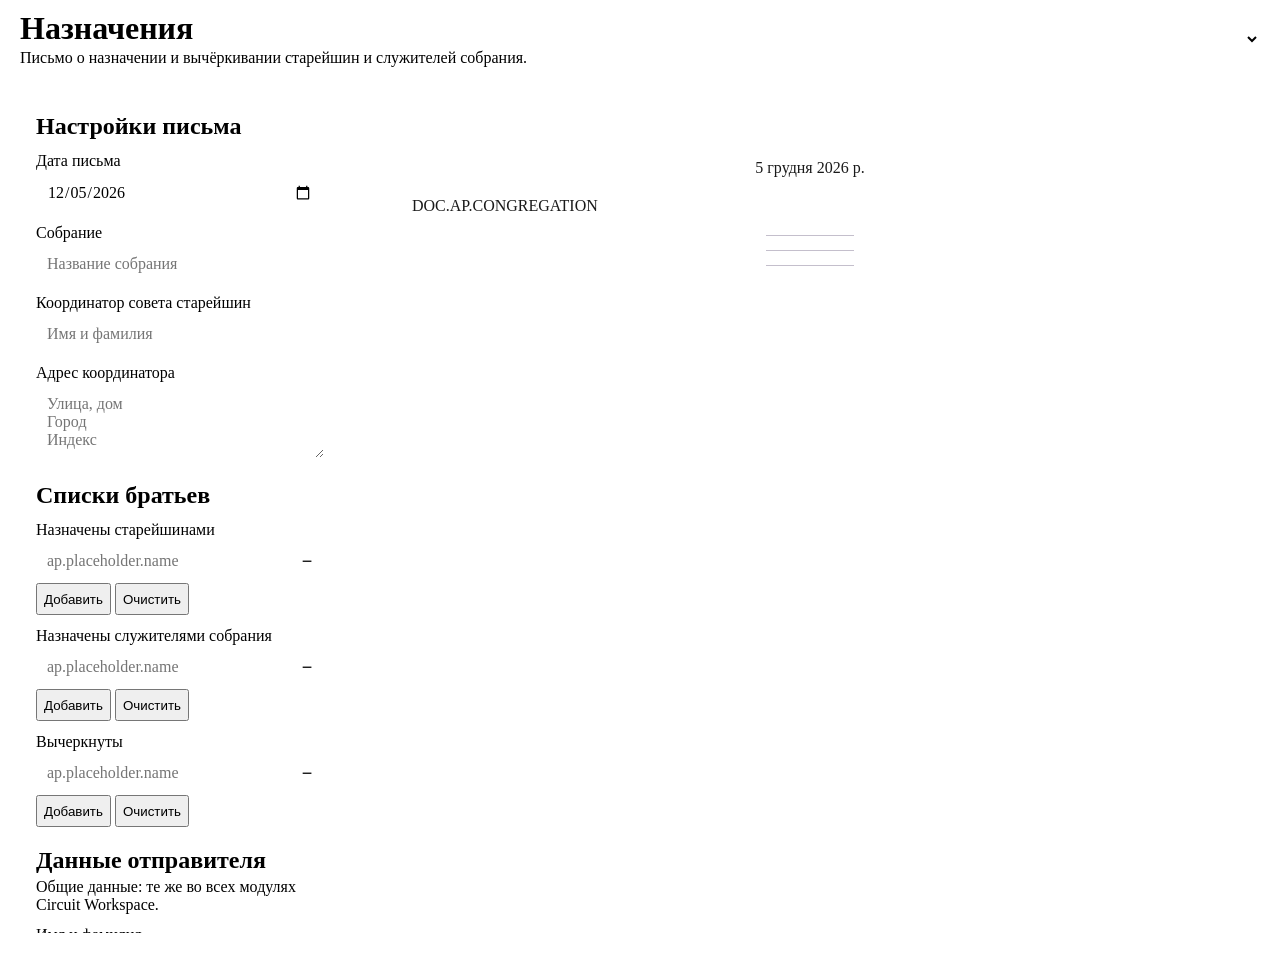
==== appointments/index.html @ 6af971f1 "Add files via upload" ====
<!DOCTYPE html>
<html lang="ru" data-theme="light">
<head>
<meta charset="utf-8">
<title data-i18n="module.appointments.title">Назначения</title>
<meta name="viewport" content="width=device-width, initial-scale=1">
<meta name="theme-color" content="#6a45c9">
<link rel="manifest" href="manifest.json">
<link rel="icon" type="image/png" sizes="32x32" href="icons/favicon-32.png">
<link rel="icon" type="image/png" sizes="192x192" href="icons/icon-192.png">
<link rel="apple-touch-icon" href="icons/icon-192.png">
<link rel="stylesheet" href="../shared/style.css">
<link rel="stylesheet" href="css/styles.css">

<!-- Локализация — строго в <head>: при неруском языке иначе на кадр
     мелькает русская разметка (то же правило, что в хабе и Конгрессах). -->
<script src="../shared/version.js"></script>
<script src="../shared/i18n.js"></script>
<script src="../shared/sender.js"></script>
<script src="../shared/doclang.js"></script>
<script src="../shared/i18n/common.js"></script>
<script src="i18n/dict.js"></script>
</head>
<body>

<header class="topbar">
  <!-- .topbar .topbar-title-row — ведущий слот, в который shared/nav.js
       ставит кнопку возврата в хаб. Имена классов заданы именно так,
       чтобы не задавать window.CW_HOME_SLOT вручную. -->
  <div class="topbar-title-row">
    <div class="topbar-title-block">
      <h1 class="md-title-large" data-i18n="module.appointments.title">Назначения</h1>
      <p class="md-body-small subtitle" data-i18n="module.appointments.desc">Письмо о назначении и вычёркивании старейшин и служителей собрания.</p>
    </div>
  </div>
  <div class="actions">
    <span class="md-label-small module-version" id="moduleVersion"></span>
    <label class="sr-only" for="uiLanguage" data-i18n="hub.language_label">Язык интерфейса</label>
    <select id="uiLanguage" class="lang-select"></select>
  </div>
</header>

<div class="app">

  <aside class="md-card panel" aria-labelledby="panelHeading">
    <h2 class="md-title-medium" id="panelHeading" data-i18n="ap.panel.heading">Настройки письма</h2>

    <div class="field">
      <label class="md-label-medium" for="letterDate" data-i18n="ap.field.date">Дата письма</label>
      <input id="letterDate" type="date">
    </div>

    <div class="field">
      <label class="md-label-medium" for="congName" data-i18n="ap.field.congregation">Собрание</label>
      <input id="congName" type="text" list="congList" data-i18n-placeholder="ap.placeholder.congregation" placeholder="Название собрания">
      <!-- Список подсказок берётся из справочника Конгрессов (только чтение). -->
      <datalist id="congList"></datalist>
    </div>

    <div class="field">
      <label class="md-label-medium" for="coordinator" data-i18n="ap.field.coordinator">Координатор совета старейшин</label>
      <input id="coordinator" type="text" data-i18n-placeholder="ap.placeholder.coordinator" placeholder="Имя и фамилия">
    </div>

    <div class="field">
      <label class="md-label-medium" for="coordinatorAddress" data-i18n="ap.field.coordinator_address">Адрес координатора</label>
      <textarea id="coordinatorAddress" rows="3" data-i18n-placeholder="ap.placeholder.address" placeholder="Улица, дом
Город
Индекс"></textarea>
    </div>

    <h2 class="md-title-medium section-heading" data-i18n="ap.lists.heading">Списки братьев</h2>

    <div class="field">
      <label class="md-label-medium" data-i18n="ap.list.elders">Назначены старейшинами</label>
      <div class="list-editor" id="listElders" data-list="elders"></div>
      <div class="list-actions">
        <button type="button" class="md-btn md-btn-text" data-add="elders" data-i18n="ap.btn.add">Добавить</button>
        <button type="button" class="md-btn md-btn-text" data-clear="elders" data-i18n="ap.btn.clear">Очистить</button>
      </div>
    </div>

    <div class="field">
      <label class="md-label-medium" data-i18n="ap.list.servants">Назначены служителями собрания</label>
      <div class="list-editor" id="listServants" data-list="servants"></div>
      <div class="list-actions">
        <button type="button" class="md-btn md-btn-text" data-add="servants" data-i18n="ap.btn.add">Добавить</button>
        <button type="button" class="md-btn md-btn-text" data-clear="servants" data-i18n="ap.btn.clear">Очистить</button>
      </div>
    </div>

    <div class="field">
      <label class="md-label-medium" data-i18n="ap.list.removed">Вычеркнуты</label>
      <div class="list-editor" id="listRemoved" data-list="removed"></div>
      <div class="list-actions">
        <button type="button" class="md-btn md-btn-text" data-add="removed" data-i18n="ap.btn.add">Добавить</button>
        <button type="button" class="md-btn md-btn-text" data-clear="removed" data-i18n="ap.btn.clear">Очистить</button>
      </div>
    </div>

    <h2 class="md-title-medium section-heading" data-i18n="ap.sender.heading">Данные отправителя</h2>

    <p class="md-body-small hint" data-i18n="ap.sender.shared_hint">Общие данные: те же во всех модулях Circuit Workspace.</p>

    <div id="senderFields">
      <div class="field">
        <label class="md-label-medium" for="senderName" data-i18n="ap.sender.name">Имя и фамилия</label>
        <input id="senderName" type="text">
      </div>
      <div class="field">
        <label class="md-label-medium" for="senderCode" data-i18n="ap.sender.code">Код района</label>
        <input id="senderCode" type="text">
      </div>
      <div class="field">
        <label class="md-label-medium" for="senderAddress" data-i18n="ap.sender.address">Адрес</label>
        <textarea id="senderAddress" rows="2"></textarea>
      </div>
      <div class="field">
        <label class="md-label-medium" for="senderPhone1" data-i18n="ap.sender.phone1">Телефон</label>
        <input id="senderPhone1" type="text">
      </div>
      <div class="field">
        <label class="md-label-medium" for="senderPhone2" data-i18n="ap.sender.phone2">Второй телефон</label>
        <input id="senderPhone2" type="text">
      </div>
      <div class="field">
        <label class="md-label-medium" for="senderEmail" data-i18n="ap.sender.email">Эл. почта</label>
        <input id="senderEmail" type="text">
      </div>
    </div>

    <div class="field doc-lang">
      <label class="md-label-medium" for="docLanguage" data-i18n="ap.doc.language">Язык письма</label>
      <select id="docLanguage"></select>
      <p class="md-body-small hint" data-i18n="ap.doc.language_hint">Язык печатного письма. От языка интерфейса не зависит.</p>
    </div>

    <button type="button" class="md-btn md-btn-filled md-btn-full print-btn" id="printBtn" data-i18n="common.print">Печать</button>
    <p class="md-body-small save-status" id="saveStatus"></p>
  </aside>

  <main class="preview">
    <!-- Язык письма — свойство документа, а не интерфейса: письмо всегда
         украинское, даже когда интерфейс переключён на другой язык.
         См. AGENTS.md → «Локализация». -->
    <article class="letter" id="letter" aria-label="Letter">
      <div class="letter-sender" id="outSender"></div>
      <div class="letter-date" id="outDate"></div>
      <div class="letter-addressee">
        <div data-doc-i18n="doc.ap.to_elders"></div>
        <div id="outCong"></div>
        <div id="outCoordinator"></div>
        <div class="letter-coord-address" id="outCoordinatorAddress"></div>
      </div>
      <div class="letter-subject" data-doc-i18n="doc.ap.subject"></div>
      <div class="letter-greeting" data-doc-i18n="doc.ap.greeting"></div>

      <section class="letter-section">
        <p><span data-doc-i18n="doc.ap.appoint.pre"></span> <b data-doc-i18n="doc.ap.role.elders"></b> <span data-doc-i18n="doc.ap.appoint.post"></span></p>
        <ul class="names" id="outElders"></ul>
      </section>

      <section class="letter-section">
        <p><span data-doc-i18n="doc.ap.appoint.pre"></span> <b data-doc-i18n="doc.ap.role.servants"></b> <span data-doc-i18n="doc.ap.appoint.post"></span></p>
        <ul class="names" id="outServants"></ul>
      </section>

      <section class="letter-section">
        <p><span data-doc-i18n="doc.ap.remove.pre"></span> <b data-doc-i18n="doc.ap.remove.verb"></b> <span data-doc-i18n="doc.ap.remove.post"></span></p>
        <ul class="names" id="outRemoved"></ul>
      </section>

      <p class="letter-closing" data-doc-i18n="doc.ap.closing"></p>

      <div class="letter-signature">
        <div data-doc-i18n="doc.ap.signoff"></div>
        <div id="outSignName"></div>
        <div id="outSignCode"></div>
      </div>
    </article>
  </main>

</div>

<script src="js/app.js"></script>
<script src="../shared/backup.js"></script>
<script src="../shared/nav.js" defer></script>
</body>
</html>
---- appointments/css/styles.css ----
/* Назначения — стили модуля.
   Опираются на токены общего слоя (shared/style.css): собственных цветов
   здесь нет, только раскладка и оформление письма. Синяя палитра исходного
   автономного бланка (#0a66c2) намеренно не перенесена — модуль живёт в
   фирменной палитре хаба. */

body {
  margin: 0;
  background: var(--md-background);
  color: var(--md-on-surface);
  font: 400 14px/20px var(--md-font-family);
}

.sr-only {
  position: absolute; width: 1px; height: 1px;
  padding: 0; margin: -1px; overflow: hidden;
  clip: rect(0 0 0 0); white-space: nowrap; border: 0;
}

/* --- Шапка ---------------------------------------------------------
   Классы .topbar / .topbar-title-row / .topbar-title-block выбраны не
   произвольно: ровно по ним shared/nav.js ищет ведущий слот и ставит
   туда кнопку возврата в хаб. Переименование сломает навигацию. */
.topbar {
  position: sticky; top: 0; z-index: 20;
  display: flex; align-items: center; justify-content: space-between; gap: 12px;
  padding: 10px 20px;
  background: var(--md-surface);
  border-bottom: 1px solid var(--md-outline-variant);
}
.topbar-title-row { display: flex; align-items: center; gap: 12px; min-width: 0; flex: 1 1 auto; }
.topbar-title-block { min-width: 0; }
.topbar h1 { margin: 0; }
.topbar .subtitle { margin: 2px 0 0; color: var(--md-on-surface-variant); }
.topbar .actions { display: flex; align-items: center; gap: 10px; flex: 0 0 auto; }

.module-version { color: var(--md-on-surface-variant); font-variant-numeric: tabular-nums; }

.lang-select {
  height: 32px; padding: 0 10px;
  border: 1px solid var(--md-outline-variant); border-radius: var(--md-radius-full, 999px);
  background: var(--md-surface); color: var(--md-on-surface);
  font: 500 12px/16px var(--md-font-family); cursor: pointer;
}

/* --- Раскладка ----------------------------------------------------- */
.app {
  display: grid;
  grid-template-columns: 320px minmax(0, 1fr);
  gap: 20px;
  align-items: start;
  padding: 20px;
  max-width: 1280px;
  margin: 0 auto;
}
@media (max-width: 900px) { .app { grid-template-columns: 1fr; } .panel { position: static !important; } }

.panel {
  position: sticky; top: 76px;
  max-height: calc(100dvh - 96px);
  overflow: auto;
  padding: 16px;
}
.panel h2 { margin: 0 0 4px; }
.section-heading { margin-top: 20px !important; }

.field { margin: 12px 0; }
.field > label { display: block; color: var(--md-on-surface-variant); margin-bottom: 4px; }
.field input[type="text"], .field input[type="date"], .field textarea {
  width: 100%; box-sizing: border-box;
  padding: 9px 11px;
  border: 1px solid var(--md-outline-variant); border-radius: var(--md-radius-sm);
  background: var(--md-surface-container-lowest); color: var(--md-on-surface);
  font: 400 14px/20px var(--md-font-family);
}
.field textarea { resize: vertical; }
.field input:focus, .field textarea:focus {
  outline: none; border-color: var(--md-primary);
  box-shadow: 0 0 0 3px var(--md-primary-container);
}

.list-editor { display: flex; flex-direction: column; gap: 6px; }
.list-row { display: flex; gap: 6px; }
.list-row input {
  flex: 1 1 auto; min-width: 0; box-sizing: border-box;
  padding: 8px 10px;
  border: 1px solid var(--md-outline-variant); border-radius: var(--md-radius-sm);
  background: var(--md-surface-container-lowest); color: var(--md-on-surface);
  font: 400 14px/20px var(--md-font-family);
}
.list-row input:focus { outline: none; border-color: var(--md-primary); }
.list-row button {
  flex: 0 0 auto; width: 34px; height: 36px;
  border: 1px solid var(--md-outline-variant); border-radius: var(--md-radius-sm);
  background: transparent; color: var(--md-on-surface-variant); cursor: pointer;
  font-size: 18px; line-height: 1;
}
.list-row button:hover { background: var(--md-surface-container); }
.list-actions { display: flex; gap: 4px; margin-top: 4px; }
.list-actions .md-btn { height: 32px; }

.switch-row { display: flex; align-items: center; gap: 8px; margin: 8px 0 4px; cursor: pointer; }
.hint { margin: 0 0 4px; color: var(--md-on-surface-variant); }
#senderFields.locked { opacity: 0.55; pointer-events: none; }

.doc-lang { margin-top: 20px; }
.doc-lang select {
  width: 100%; box-sizing: border-box; height: 38px; padding: 0 10px;
  border: 1px solid var(--md-outline-variant); border-radius: var(--md-radius-sm);
  background: var(--md-surface-container-lowest); color: var(--md-on-surface);
  font: 400 14px/20px var(--md-font-family); cursor: pointer;
}
.doc-lang .hint { margin-top: 6px; }

.print-btn { margin-top: 18px; }
.save-status { margin: 8px 0 0; text-align: center; color: var(--md-on-surface-variant); }

/* --- Письмо ---------------------------------------------------------
   Отдельный масштаб: это документ, а не элемент интерфейса, поэтому
   типографика здесь не следует шкале MD3. */
.preview { min-width: 0; }
.letter {
  display: block;
  max-width: 820px; margin: 0 auto; padding: 44px 52px;
  background: #ffffff; color: #1a1a1a;
  border: 1px solid var(--md-outline-variant); border-radius: var(--md-radius-md);
  font: 400 15px/1.6 var(--md-font-family);
}
.letter-sender { text-align: right; white-space: pre-line; }
.letter-date { margin-top: 18px; text-align: center; font-weight: 500; }
.letter-addressee { margin-top: 20px; text-transform: uppercase; }
.letter-coord-address { text-transform: none; white-space: pre-line; }
.letter-subject { margin-top: 20px; font-weight: 500; }
.letter-greeting { margin-top: 16px; }
.letter-section { margin-top: 14px; }
.letter-section p { margin: 0; }
.letter-closing { margin-top: 18px; }
.letter-signature { margin-top: 30px; }

.names { list-style: none; margin: 6px 0 0; padding: 0; text-align: center; }
.names li { font-weight: 500; }

/* Плейсхолдер пустого раздела.
   Раздел печатается всегда, даже пустой (требование: структура письма не
   должна меняться от наличия данных). Короткая линия по центру показывает,
   что содержимого нет. Намеренно короткая, тонкая и приглушённая — линия
   во всю ширину читалась бы как поле для заполнения от руки. */
.names-empty {
  list-style: none;
  height: 0;
  width: 88px;
  margin: 12px auto;
  border-top: 1px solid #c4bfcc;
}

/* --- Печать ---------------------------------------------------------
   На бумагу уходит только письмо. Плейсхолдеру нужен точный цвет:
   без print-color-adjust браузер осветляет тонкие серые линии до
   невидимости. */
@media print {
  @page { margin: 18mm; }
  body { background: #ffffff; }
  .topbar, .panel, .cw-home-fab, .cw-home-btn { display: none !important; }
  .app { display: block; padding: 0; max-width: none; }
  .letter {
    max-width: none; margin: 0; padding: 0;
    border: none; border-radius: 0;
    font-size: 12pt;
  }
  .letter-section { break-inside: avoid; page-break-inside: avoid; }
  .names-empty {
    border-top-color: #9a9a9a;
    -webkit-print-color-adjust: exact;
    print-color-adjust: exact;
  }
}
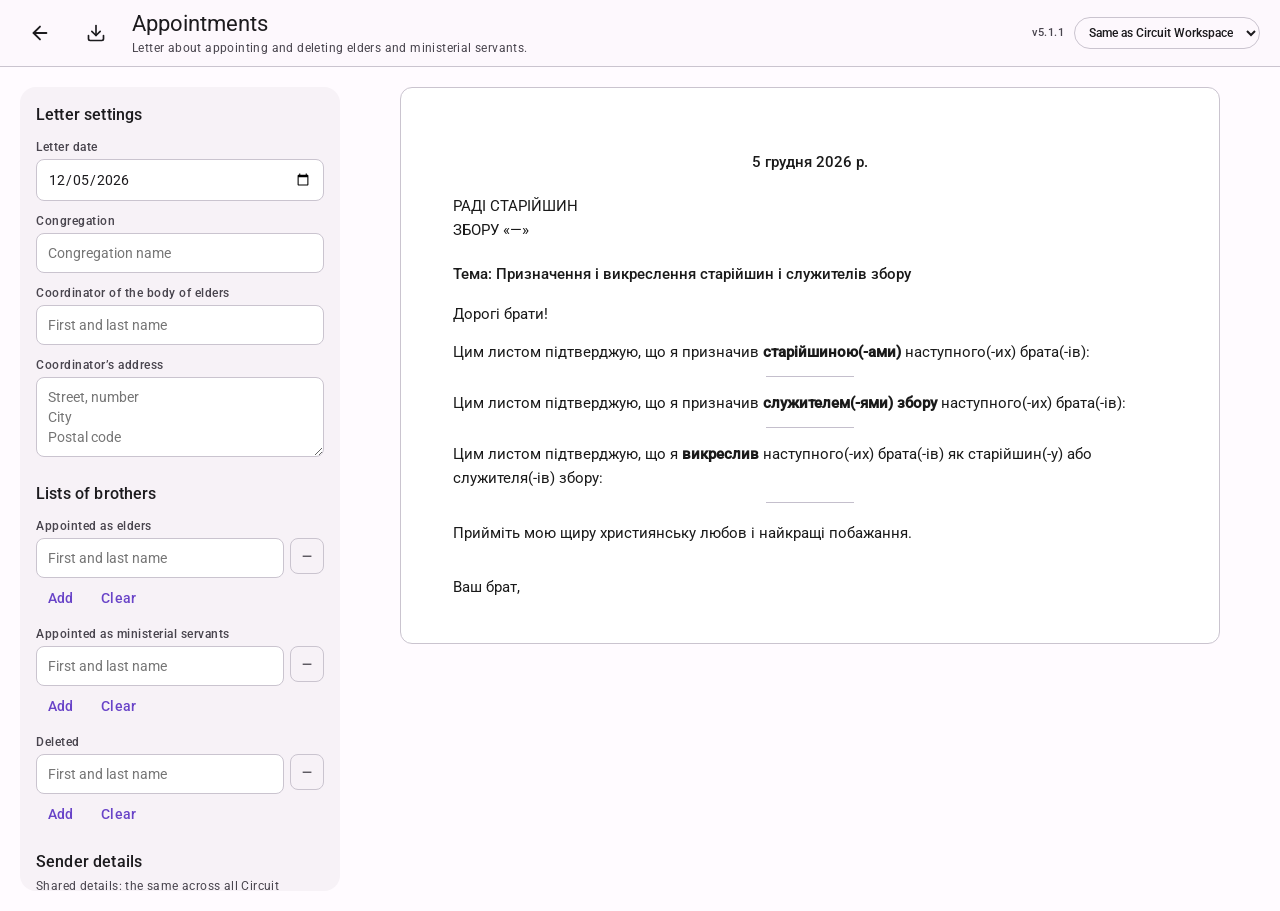
==== commit 3b254781: "Add files via upload" ====
--- a/appointments/index.html
+++ b/appointments/index.html
@@ -20,6 +20,7 @@
 <script src="../shared/doclang.js"></script>
 <script src="../shared/i18n/common.js"></script>
 <script src="i18n/dict.js"></script>
+<script src="../shared/pwa-update.js" data-sw="sw.js" defer></script>
 </head>
 <body>
 
--- a/shared/style.css
+++ b/shared/style.css
@@ -0,0 +1,652 @@
+/* Circuit Workspace — shared design tokens & components
+   Единый слой стилей для хаба и всех модулей.
+   Подключать после собственных стилей модуля, если нужно точечно переопределить.
+
+   ────────────────────────────────────────────────────────────────
+   Структура файла:
+     1. Шрифты (локальные, для офлайн-PWA)
+     2. Фирменные токены --cw-* и компоненты .cw-*  — БЕЗ ИЗМЕНЕНИЙ
+     3. Слой Material Design 3: токены --md-* и компоненты .md-*
+   ────────────────────────────────────────────────────────────────
+   MD3-палитра сгенерирована библиотекой Material Color Utilities
+   от seed-цвета #6a45c9 — центрального цвета градиента логотипа
+   (shared/brand/icon-source.svg, bgGrad 45%). Поверхности намеренно
+   взяты не нейтрально-серые (как даёт алгоритм по умолчанию), а
+   фиолетово-подкрашенные из фирменной палитры — MD3 это допускает
+   через концепцию surface tint, и так сохраняется узнаваемость бренда.
+
+   ВАЖНО: раздел 2 менять нельзя без проверки — от него зависят
+   index.html хаба и index.html всех трёх модулей.
+*/
+
+/* ═══ 1. ШРИФТЫ ═══════════════════════════════════════════════ */
+/* Roboto — латиница + кириллица, начертания 400/500 (шкала MD3).
+   Material Symbols Outlined — сабсет только под используемые иконки.
+   Без внешних CDN: PWA должно работать офлайн. */
+
+@font-face {
+  font-family: 'Roboto';
+  font-style: normal; font-weight: 400; font-display: swap;
+  src: url('./fonts/roboto-latin-400-normal.woff2') format('woff2');
+  unicode-range: U+0000-00FF, U+0131, U+0152-0153, U+02BB-02BC, U+2000-206F;
+}
+@font-face {
+  font-family: 'Roboto';
+  font-style: normal; font-weight: 500; font-display: swap;
+  src: url('./fonts/roboto-latin-500-normal.woff2') format('woff2');
+  unicode-range: U+0000-00FF, U+0131, U+0152-0153, U+02BB-02BC, U+2000-206F;
+}
+@font-face {
+  font-family: 'Roboto';
+  font-style: normal; font-weight: 400; font-display: swap;
+  src: url('./fonts/roboto-cyrillic-400-normal.woff2') format('woff2');
+  unicode-range: U+0400-045F, U+0490-0491, U+04B0-04B1, U+2116;
+}
+@font-face {
+  font-family: 'Roboto';
+  font-style: normal; font-weight: 500; font-display: swap;
+  src: url('./fonts/roboto-cyrillic-500-normal.woff2') format('woff2');
+  unicode-range: U+0400-045F, U+0490-0491, U+04B0-04B1, U+2116;
+}
+/* Иконки в сабсете: home, calendar_month, school, settings, add, close,
+   check, menu, chevron_right, search, event, mail, group, dark_mode,
+   light_mode, delete, edit, description, apps, person, notifications,
+   filter_list, print, more_vert, arrow_back, download, upload.
+   Новую иконку — только через пересборку сабсета. */
+@font-face {
+  font-family: 'Material Symbols Outlined';
+  font-style: normal; font-weight: 400; font-display: block;
+  src: url('./fonts/material-symbols-outlined-subset.woff2') format('woff2');
+}
+
+/* ═══ 2. ФИРМЕННЫЙ СЛОЙ (без изменений) ══════════════════════ */
+
+:root {
+  /* --- Палитра: тёмная плата в тонах логотипа (icon-source.svg) ---
+     Взято напрямую из градиента и акцентов иконки: bgGrad (#3d2470→#6a45c9→#2a3f8f),
+     glow1 (#c9a3ff), боковые пятна (#a24bd6 фиолетовое, #4be0d0 бирюзовое). */
+  --cw-bg:        #140d28;
+  --cw-bg-raised: #1c1338;
+  --cw-surface:   #221947;
+  --cw-surface-2: #2b2058;
+  --cw-line:      #3a2d73;
+  --cw-line-soft: #291f52;
+
+  --cw-text:      #f1eefb;
+  --cw-text-dim:  #c6bce3;
+  --cw-muted:     #8c7fb5;
+
+  --cw-violet:     #8a5cf6;
+  --cw-violet-dim: #6a45c9;
+  --cw-lavender:   #c9a3ff;
+  --cw-indigo:     #2a3f8f;
+  --cw-magenta:    #a24bd6;
+  --cw-teal:      #4be0d0;
+  --cw-teal-dim:  #2fb3a5;
+  --cw-amber:     #e8b34a;
+  --cw-red:       #e2634f;
+
+  --cw-radius-sm: 8px;
+  --cw-radius:    14px;
+  --cw-radius-lg: 20px;
+
+  --cw-shadow: 0 8px 30px rgba(0, 0, 0, 0.35);
+  --cw-shadow-sm: 0 2px 10px rgba(0, 0, 0, 0.25);
+
+  --cw-font-display: "Segoe UI", "Helvetica Neue", system-ui, -apple-system, sans-serif;
+  --cw-font-body: system-ui, -apple-system, "Segoe UI", Roboto, sans-serif;
+  --cw-font-mono: "SFMono-Regular", Consolas, "Liberation Mono", Menlo, monospace;
+}
+
+* { box-sizing: border-box; }
+
+body.cw-root {
+  margin: 0;
+  background: var(--cw-bg);
+  color: var(--cw-text);
+  font-family: var(--cw-font-body);
+  -webkit-font-smoothing: antialiased;
+}
+
+/* --- Фоновая текстура: едва заметная плата --- */
+.cw-board-bg {
+  position: fixed;
+  inset: 0;
+  z-index: 0;
+  pointer-events: none;
+  background-image:
+    linear-gradient(var(--cw-line-soft) 1px, transparent 1px),
+    linear-gradient(90deg, var(--cw-line-soft) 1px, transparent 1px);
+  background-size: 42px 42px;
+  opacity: 0.35;
+  mask-image: radial-gradient(ellipse at 50% 0%, black 0%, transparent 75%);
+}
+
+/* --- Компонент: карточка / плитка модуля --- */
+.cw-card {
+  background: var(--cw-surface);
+  border: 1px solid var(--cw-line);
+  border-radius: var(--cw-radius);
+  box-shadow: var(--cw-shadow-sm);
+  transition: transform 0.18s ease, border-color 0.18s ease, box-shadow 0.18s ease;
+}
+
+.cw-card:hover {
+  transform: translateY(-3px);
+  border-color: var(--cw-violet-dim);
+  box-shadow: var(--cw-shadow);
+}
+
+/* --- Компонент: кнопка --- */
+.cw-btn {
+  display: inline-flex;
+  align-items: center;
+  gap: 8px;
+  padding: 10px 18px;
+  border-radius: var(--cw-radius-sm);
+  border: 1px solid var(--cw-line);
+  background: var(--cw-surface-2);
+  color: var(--cw-text);
+  font-family: var(--cw-font-body);
+  font-size: 14px;
+  font-weight: 600;
+  cursor: pointer;
+  text-decoration: none;
+  transition: background 0.15s ease, border-color 0.15s ease;
+}
+.cw-btn:hover { background: var(--cw-line); border-color: var(--cw-violet-dim); }
+.cw-btn--accent {
+  background: var(--cw-violet);
+  border-color: var(--cw-violet);
+  color: #ffffff;
+}
+.cw-btn--accent:hover { background: var(--cw-violet-dim); border-color: var(--cw-violet-dim); color: #ffffff; }
+
+/* --- Компонент: значок статуса (badge) --- */
+.cw-badge {
+  display: inline-flex;
+  align-items: center;
+  gap: 6px;
+  padding: 3px 10px;
+  border-radius: 999px;
+  font-size: 11px;
+  font-weight: 600;
+  letter-spacing: 0.02em;
+  border: 1px solid var(--cw-line);
+  background: var(--cw-surface-2);
+  color: var(--cw-muted);
+}
+.cw-badge--live { color: #ffffff; background: var(--cw-violet); border-color: var(--cw-violet); }
+.cw-badge--soon { color: var(--cw-amber); background: transparent; border-color: var(--cw-magenta); }
+
+/* --- Кнопка "Назад в хаб" в шапке модуля (shared/nav.js) --------------------
+   Основной вариант: ведущий слот верхней панели, как в Material Design 3.
+   Цвет не задаётся жёстко — наследуется от шапки модуля, поэтому кнопка
+   одинаково читается и на светлом топбаре Конгрессов, и на тёмном
+   сайдбаре Школы пионеров. Подложка при наведении — нейтральный серый
+   с прозрачностью (state layer), он работает на любом фоне. */
+.cw-home-btn {
+  flex: 0 0 auto;
+  align-self: center;
+  display: inline-flex;
+  align-items: center;
+  justify-content: center;
+  width: 40px;
+  height: 40px;
+  margin-right: 4px;
+  padding: 0;
+  border: 0;
+  border-radius: 50%;
+  background: transparent;
+  color: inherit;
+  text-decoration: none;
+  cursor: pointer;
+  -webkit-tap-highlight-color: transparent;
+  transition: background 0.15s ease;
+}
+.cw-home-btn:hover { background: rgba(127, 127, 127, 0.18); }
+.cw-home-btn:active { background: rgba(127, 127, 127, 0.28); }
+.cw-home-btn:focus-visible { outline: 2px solid currentColor; outline-offset: 2px; }
+.cw-home-btn svg { display: block; }
+
+/* Школа пионеров: слот — вертикальная колонка сайдбара, поэтому кнопку
+   нельзя растягивать по ширине и нужен отступ снизу от блока с логотипом. */
+.cw-home-btn--sidebar {
+  align-self: flex-start;
+  margin: 0 0 14px;
+}
+
+/* Сенсорная цель на мобильных — не меньше рекомендованных MD3 48px. */
+@media (max-width: 767px) {
+  .cw-home-btn { width: 44px; height: 44px; }
+}
+
+@media print {
+  .cw-home-btn { display: none !important; }
+}
+
+/* --- Плавающая кнопка "На главную" (shared/nav.js) — запасной вариант -------
+   Используется только если shared/nav.js не нашёл подходящей шапки
+   (например, в новом модуле без топбара). Не удалять. */
+.cw-home-fab {
+  position: fixed;
+  right: 18px;
+  bottom: 18px;
+  z-index: 2000;
+  width: 50px;
+  height: 50px;
+  border-radius: 50%;
+  display: flex;
+  align-items: center;
+  justify-content: center;
+  background: var(--cw-violet, #6a45c9);
+  color: #ffffff;
+  box-shadow: 0 6px 20px rgba(0, 0, 0, 0.35);
+  text-decoration: none;
+  transition: transform 0.15s ease, background 0.15s ease, box-shadow 0.15s ease;
+}
+.cw-home-fab:hover {
+  background: var(--cw-violet-dim, #6a45c9);
+  transform: translateY(-2px);
+  box-shadow: 0 10px 26px rgba(0, 0, 0, 0.4);
+}
+.cw-home-fab:active { transform: translateY(0); }
+.cw-home-fab svg { display: block; }
+
+/* Модули со своей нижней мобильной навигацией (класс на <body>) —
+   поднимаем кнопку выше неё, чтобы не перекрывать. */
+@media (max-width: 767px) {
+  body.cw-has-bottom-nav .cw-home-fab { bottom: 84px; }
+}
+
+@media print {
+  .cw-home-fab { display: none !important; }
+}
+
+/* --- Утилиты --- */
+.cw-muted { color: var(--cw-muted); }
+.cw-mono { font-family: var(--cw-font-mono); }
+.cw-container { max-width: 1080px; margin: 0 auto; padding: 0 24px; }
+
+@media (prefers-reduced-motion: reduce) {
+  .cw-card { transition: none; }
+}
+
+/* ═══ 3. СЛОЙ MATERIAL DESIGN 3 ══════════════════════════════ */
+/* Новый слой. Существующие .cw-* классы он не переопределяет —
+   модули переводятся на .md-* постепенно, по одному. */
+
+:root {
+  --md-font-family: 'Roboto', system-ui, -apple-system, sans-serif;
+
+  /* Акцентные роли (тёмная схема от seed #6a45c9, согласована
+     с фирменной лавандой --cw-lavender #c9a3ff) */
+  --md-primary: #cebdff;
+  --md-on-primary: #390093;
+  --md-primary-container: #5127af;
+  --md-on-primary-container: #e8ddff;
+  --md-inverse-primary: #6944c8;
+
+  --md-secondary: #cbc3dc;
+  --md-on-secondary: #332d41;
+  --md-secondary-container: #494458;
+  --md-on-secondary-container: #e8def8;
+
+  /* Tertiary — фирменная бирюза из логотипа вместо алгоритмического розового */
+  --md-tertiary: #4be0d0;
+  --md-on-tertiary: #00382f;
+  --md-tertiary-container: #2fb3a5;
+  --md-on-tertiary-container: #002019;
+
+  --md-error: #ffb4ab;
+  --md-on-error: #690005;
+  --md-error-container: #93000a;
+  --md-on-error-container: #ffb4ab;
+
+  /* Поверхности — фирменные фиолетовые, разложенные по ролям MD3 */
+  --md-background: var(--cw-bg);
+  --md-on-background: var(--cw-text);
+  --md-surface: var(--cw-bg);
+  --md-on-surface: var(--cw-text);
+  --md-surface-dim: #0f0920;
+  --md-surface-bright: #3a2d73;
+  --md-surface-container-lowest: #0f0920;
+  --md-surface-container-low: var(--cw-bg-raised);
+  --md-surface-container: var(--cw-surface);
+  --md-surface-container-high: var(--cw-surface-2);
+  --md-surface-container-highest: #342765;
+  --md-surface-variant: var(--cw-line-soft);
+  --md-on-surface-variant: var(--cw-text-dim);
+  --md-outline: var(--cw-muted);
+  --md-outline-variant: var(--cw-line);
+  --md-inverse-surface: var(--cw-text);
+  --md-inverse-on-surface: var(--cw-bg);
+  --md-scrim: #000000;
+  --md-shadow: #000000;
+
+  /* Статусная семантика проекта (critical/important/normal —
+     приоритеты из модели данных Клиндария; не роль MD3) */
+  --status-critical: #ffb4ab;
+  --status-critical-bg: #5c1310;
+  --status-important: var(--cw-amber);
+  --status-important-bg: #4a3400;
+  --status-normal: var(--cw-text-dim);
+  --status-normal-bg: var(--cw-surface-2);
+  --status-success: #7ee0b0;
+  --status-success-bg: #10402c;
+
+  /* State layers */
+  --md-state-hover: 0.08;
+  --md-state-focus: 0.12;
+  --md-state-pressed: 0.12;
+
+  /* Shape scale (официальная MD3) */
+  --md-radius-xs: 4px;
+  --md-radius-sm: 8px;
+  --md-radius-md: 12px;
+  --md-radius-lg: 16px;
+  --md-radius-xl: 28px;
+  --md-radius-full: 999px;
+
+  /* Elevation */
+  --md-elevation-1: 0px 1px 2px rgba(0,0,0,0.40), 0px 1px 3px 1px rgba(0,0,0,0.25);
+  --md-elevation-2: 0px 1px 2px rgba(0,0,0,0.40), 0px 2px 6px 2px rgba(0,0,0,0.25);
+  --md-elevation-3: 0px 1px 3px rgba(0,0,0,0.40), 0px 4px 8px 3px rgba(0,0,0,0.25);
+
+  /* Motion */
+  --md-dur-short: 100ms;
+  --md-dur-medium: 200ms;
+  --md-ease-standard: cubic-bezier(0.2, 0, 0, 1);
+}
+
+/* Светлая тема — на случай, если модуль её поддерживает
+   (Клиндарий имеет собственный переключатель data-theme). */
+[data-theme="light"] {
+  --md-primary: #6944c8;
+  --md-on-primary: #ffffff;
+  --md-primary-container: #e8ddff;
+  --md-on-primary-container: #21005d;
+  --md-inverse-primary: #cebdff;
+
+  --md-secondary: #615b71;
+  --md-on-secondary: #ffffff;
+  --md-secondary-container: #e8def8;
+  --md-on-secondary-container: #1d192b;
+
+  --md-tertiary: #2fb3a5;
+  --md-on-tertiary: #ffffff;
+  --md-tertiary-container: #a8f2e6;
+  --md-on-tertiary-container: #00201b;
+
+  --md-error: #ba1a1a;
+  --md-on-error: #ffffff;
+  --md-error-container: #ffdad6;
+  --md-on-error-container: #410002;
+
+  --md-background: #fffbff;
+  --md-on-background: #1c1b1e;
+  --md-surface: #fdf8fd;
+  --md-on-surface: #1c1b1e;
+  --md-surface-dim: #ddd8dd;
+  --md-surface-bright: #fdf8fd;
+  --md-surface-container-lowest: #ffffff;
+  --md-surface-container-low: #f7f2f7;
+  --md-surface-container: #f1ecf1;
+  --md-surface-container-high: #ece7eb;
+  --md-surface-container-highest: #e6e1e6;
+  --md-surface-variant: #e6e0ec;
+  --md-on-surface-variant: #49454e;
+  --md-outline: #7a757f;
+  --md-outline-variant: #cac4cf;
+  --md-inverse-surface: #313033;
+  --md-inverse-on-surface: #f4eff4;
+
+  --status-critical: #ba1a1a;
+  --status-critical-bg: #ffdad6;
+  --status-important: #825500;
+  --status-important-bg: #ffdea6;
+  --status-normal: #49454e;
+  --status-normal-bg: #e6e0ec;
+  --status-success: #206b4b;
+  --status-success-bg: #b7f0d2;
+}
+
+/* --- Типографическая шкала MD3 --- */
+.md-display-large  { font: 400 57px/64px var(--md-font-family); letter-spacing: -0.25px; margin: 0; }
+.md-display-medium { font: 400 45px/52px var(--md-font-family); letter-spacing: 0; margin: 0; }
+.md-display-small  { font: 400 36px/44px var(--md-font-family); letter-spacing: 0; margin: 0; }
+.md-headline-large  { font: 400 32px/40px var(--md-font-family); letter-spacing: 0; margin: 0; }
+.md-headline-medium { font: 400 28px/36px var(--md-font-family); letter-spacing: 0; margin: 0; }
+.md-headline-small  { font: 400 24px/32px var(--md-font-family); letter-spacing: 0; margin: 0; }
+.md-title-large  { font: 400 22px/28px var(--md-font-family); letter-spacing: 0; margin: 0; }
+.md-title-medium { font: 500 16px/24px var(--md-font-family); letter-spacing: 0.15px; margin: 0; }
+.md-title-small  { font: 500 14px/20px var(--md-font-family); letter-spacing: 0.1px; margin: 0; }
+.md-body-large  { font: 400 16px/24px var(--md-font-family); letter-spacing: 0.5px; margin: 0; }
+.md-body-medium { font: 400 14px/20px var(--md-font-family); letter-spacing: 0.25px; margin: 0; }
+.md-body-small  { font: 400 12px/16px var(--md-font-family); letter-spacing: 0.4px; margin: 0; }
+.md-label-large  { font: 500 14px/20px var(--md-font-family); letter-spacing: 0.1px; margin: 0; }
+.md-label-medium { font: 500 12px/16px var(--md-font-family); letter-spacing: 0.5px; margin: 0; }
+.md-label-small  { font: 500 11px/16px var(--md-font-family); letter-spacing: 0.5px; margin: 0; }
+
+/* --- Иконки --- */
+.md-icon {
+  font-family: 'Material Symbols Outlined';
+  font-weight: normal; font-style: normal;
+  font-size: 24px; line-height: 1;
+  letter-spacing: normal; text-transform: none;
+  display: inline-block; white-space: nowrap;
+  word-wrap: normal; direction: ltr;
+  font-feature-settings: 'liga';
+  -webkit-font-smoothing: antialiased;
+  vertical-align: middle;
+}
+.md-icon.md-icon-sm { font-size: 18px; }
+.md-icon.md-icon-lg { font-size: 32px; }
+
+/* --- State layer --- */
+.md-state-layer { position: relative; overflow: hidden; }
+.md-state-layer::after {
+  content: ""; position: absolute; inset: 0;
+  background: currentColor; opacity: 0; pointer-events: none;
+  transition: opacity var(--md-dur-short) var(--md-ease-standard);
+}
+.md-state-layer:hover::after { opacity: var(--md-state-hover); }
+.md-state-layer:focus-visible::after { opacity: var(--md-state-focus); }
+.md-state-layer:active::after { opacity: var(--md-state-pressed); }
+
+/* --- Кнопки (5 типов MD3 + деструктивная) --- */
+.md-btn {
+  height: 40px; padding: 0 24px;
+  border-radius: var(--md-radius-full);
+  border: none;
+  font: 500 14px/20px var(--md-font-family);
+  letter-spacing: 0.1px;
+  cursor: pointer;
+  display: inline-flex; align-items: center; justify-content: center; gap: 8px;
+  color: inherit;
+}
+.md-btn-elevated { background: var(--md-surface-container-low); color: var(--md-primary); box-shadow: var(--md-elevation-1); }
+.md-btn-filled   { background: var(--md-primary); color: var(--md-on-primary); }
+.md-btn-tonal    { background: var(--md-secondary-container); color: var(--md-on-secondary-container); }
+.md-btn-outlined { background: transparent; color: var(--md-primary); border: 1px solid var(--md-outline); }
+.md-btn-text     { background: transparent; color: var(--md-primary); padding: 0 12px; }
+.md-btn-danger   { background: var(--md-error); color: var(--md-on-error); }
+.md-btn-full     { width: 100%; }
+
+.md-icon-btn {
+  width: 40px; height: 40px;
+  border-radius: var(--md-radius-full);
+  border: none; background: transparent;
+  color: var(--md-on-surface-variant);
+  display: inline-flex; align-items: center; justify-content: center;
+  cursor: pointer;
+}
+.md-icon-btn.selected { background: var(--md-secondary-container); color: var(--md-on-secondary-container); }
+
+.md-fab {
+  position: fixed; right: 24px; bottom: 24px;
+  width: 56px; height: 56px;
+  border-radius: var(--md-radius-lg);
+  background: var(--md-primary-container);
+  color: var(--md-on-primary-container);
+  border: none; box-shadow: var(--md-elevation-3);
+  display: flex; align-items: center; justify-content: center;
+  cursor: pointer; z-index: 20;
+}
+.md-fab-extended { width: auto; padding: 0 20px 0 16px; gap: 8px; font: 500 14px/20px var(--md-font-family); letter-spacing: 0.1px; }
+/* Не сталкиваемся с общей кнопкой "На главную" (.cw-home-fab справа снизу) */
+.md-fab { right: 84px; }
+@media (max-width: 767px) {
+  body.cw-has-bottom-nav .md-fab { bottom: 84px; }
+}
+
+/* --- Карточки (уровни через surface-container, не через тень) --- */
+.md-card { background: var(--md-surface-container-low); border-radius: var(--md-radius-lg); padding: 16px; }
+.md-card.md-card-filled   { background: var(--md-surface-container-highest); }
+.md-card.md-card-outlined { background: var(--md-surface); border: 1px solid var(--md-outline-variant); }
+.md-card.md-card-elevated { background: var(--md-surface-container-low); box-shadow: var(--md-elevation-1); }
+
+/* --- Поля ввода: Outlined text field, 56px, floating label --- */
+.md-field { position: relative; height: 56px; }
+.md-field input, .md-field select, .md-field textarea {
+  width: 100%; height: 56px;
+  border-radius: var(--md-radius-xs);
+  border: 1px solid var(--md-outline);
+  background: transparent;
+  color: var(--md-on-surface);
+  padding: 20px 16px 6px;
+  font: 400 16px/24px var(--md-font-family);
+}
+.md-field textarea { height: auto; min-height: 96px; padding-top: 24px; resize: vertical; }
+.md-field label {
+  position: absolute; left: 12px; top: 18px;
+  padding: 0 4px;
+  background: var(--md-surface);
+  color: var(--md-on-surface-variant);
+  font: 400 16px/16px var(--md-font-family);
+  transition: all var(--md-dur-short) var(--md-ease-standard);
+  pointer-events: none;
+}
+.md-field input:focus, .md-field select:focus, .md-field textarea:focus {
+  outline: none; border: 2px solid var(--md-primary);
+}
+/* Floating label — только input/textarea: псевдокласс :placeholder-shown
+   спецификацией для <select> не определён и там работать не будет. */
+.md-field input:focus ~ label,
+.md-field input:not(:placeholder-shown) ~ label,
+.md-field textarea:focus ~ label,
+.md-field textarea:not(:placeholder-shown) ~ label {
+  top: -8px; font-size: 12px; line-height: 16px; letter-spacing: 0.4px;
+}
+.md-field input:focus ~ label, .md-field textarea:focus ~ label { color: var(--md-primary); }
+
+/* Select — статичный лейбл сверху (MD3 Dropdown menu) */
+.md-field-select { height: auto; }
+.md-field-select label {
+  position: static; display: block; background: none;
+  font: 500 12px/16px var(--md-font-family); letter-spacing: 0.5px;
+  margin-bottom: 4px;
+}
+.md-field-select select { height: 40px; padding: 0 12px; }
+
+/* Состояние ошибки */
+.md-field.error input, .md-field.error select, .md-field.error textarea { border-color: var(--md-error); }
+.md-field.error label { color: var(--md-error); }
+.md-field-error-text { font: 400 12px/16px var(--md-font-family); letter-spacing: 0.4px; color: var(--md-error); margin-top: 4px; }
+
+/* --- Чипы --- */
+.md-chip {
+  display: inline-flex; align-items: center; gap: 6px;
+  height: 32px; padding: 0 16px;
+  border-radius: var(--md-radius-sm);
+  border: 1px solid var(--md-outline-variant);
+  background: transparent;
+  color: var(--md-on-surface-variant);
+  font: 500 14px/20px var(--md-font-family); letter-spacing: 0.1px;
+  cursor: pointer;
+}
+.md-chip.selected { background: var(--md-secondary-container); color: var(--md-on-secondary-container); border-color: transparent; }
+.md-chip-full { width: 100%; justify-content: flex-start; }
+
+/* --- Статус-бейджи --- */
+.md-status { display: inline-block; padding: 2px 10px; border-radius: var(--md-radius-full); font: 500 12px/16px var(--md-font-family); letter-spacing: 0.5px; }
+.md-status-critical  { background: var(--status-critical-bg);  color: var(--status-critical); }
+.md-status-important { background: var(--status-important-bg); color: var(--status-important); }
+.md-status-normal    { background: var(--status-normal-bg);    color: var(--status-normal); }
+.md-status-success   { background: var(--status-success-bg);   color: var(--status-success); }
+
+/* --- Таблицы --- */
+.md-table { width: 100%; border-collapse: collapse; font: 400 14px/20px var(--md-font-family); background: var(--md-surface); border-radius: var(--md-radius-md); overflow: hidden; }
+.md-table th {
+  text-align: left; font: 500 12px/16px var(--md-font-family); letter-spacing: 0.5px;
+  color: var(--md-on-surface-variant); background: var(--md-surface-container-low);
+  padding: 12px 16px; border-bottom: 1px solid var(--md-outline-variant);
+}
+.md-table td { padding: 12px 16px; border-bottom: 1px solid var(--md-outline-variant); color: var(--md-on-surface); }
+.md-table tr:last-child td { border-bottom: none; }
+.md-table tr:hover td { background: var(--md-surface-container); }
+
+/* --- Списки --- */
+.md-list { list-style: none; margin: 0; padding: 0; }
+.md-list-item { display: flex; align-items: center; gap: 12px; padding: 12px 16px; border-radius: var(--md-radius-sm); cursor: pointer; color: var(--md-on-surface); }
+.md-list-item:hover { background: var(--md-surface-container); }
+.md-list-item.active { background: var(--md-secondary-container); color: var(--md-on-secondary-container); }
+
+/* --- Пустое состояние --- */
+.md-empty {
+  padding: 24px;
+  border: 1px dashed var(--md-outline-variant);
+  border-radius: var(--md-radius-md);
+  color: var(--md-on-surface-variant);
+  text-align: center;
+  font: 400 14px/20px var(--md-font-family); letter-spacing: 0.25px;
+}
+
+/* --- Диалоги --- */
+.md-dialog { border: none; border-radius: var(--md-radius-xl); padding: 0; box-shadow: var(--md-elevation-3); background: var(--md-surface-container-high); color: var(--md-on-surface); }
+.md-dialog::backdrop { background: rgba(0,0,0,0.32); }
+.md-dialog-head { padding: 24px 24px 16px; }
+.md-dialog-body { padding: 0 24px 24px; }
+.md-dialog-actions { display: flex; justify-content: flex-end; gap: 8px; padding: 0 24px 24px; }
+
+/* --- Уведомления --- */
+.md-snackbar {
+  background: var(--md-inverse-surface); color: var(--md-inverse-on-surface);
+  padding: 14px 16px; border-radius: var(--md-radius-xs);
+  font: 400 14px/20px var(--md-font-family);
+  display: inline-flex; align-items: center; gap: 12px;
+  box-shadow: var(--md-elevation-3);
+}
+
+/* --- Навигация --- */
+.md-topbar {
+  display: flex; align-items: center; justify-content: space-between; gap: 16px;
+  height: 64px; padding: 0 16px;
+  background: var(--md-surface-container-low);
+  position: sticky; top: 0; z-index: 10;
+}
+.md-nav-rail { width: 80px; flex-shrink: 0; background: var(--md-surface-container-low); padding: 16px 8px; display: flex; flex-direction: column; align-items: center; gap: 12px; }
+.md-nav-rail-item { width: 56px; display: flex; flex-direction: column; align-items: center; gap: 4px; padding: 4px 0; border-radius: var(--md-radius-lg); color: var(--md-on-surface-variant); cursor: pointer; border: none; background: transparent; }
+.md-nav-indicator { width: 56px; height: 32px; border-radius: var(--md-radius-full); display: flex; align-items: center; justify-content: center; }
+.md-nav-rail-item.active .md-nav-indicator { background: var(--md-secondary-container); }
+.md-nav-rail-item.active .md-icon { color: var(--md-on-secondary-container); }
+.md-nav-rail-item.active .md-nav-label { color: var(--md-on-surface); }
+
+.md-nav-bottom { display: none; position: sticky; bottom: 0; height: 80px; background: var(--md-surface-container); padding: 12px 4px; justify-content: space-around; }
+.md-nav-bottom-item { display: flex; flex-direction: column; align-items: center; gap: 4px; border: none; background: transparent; color: var(--md-on-surface-variant); }
+.md-nav-bottom-item .md-nav-indicator { width: 64px; }
+.md-nav-bottom-item.active .md-nav-indicator { background: var(--md-secondary-container); }
+.md-nav-bottom-item.active .md-icon { color: var(--md-on-secondary-container); }
+.md-nav-bottom-item.active .md-nav-label { color: var(--md-on-surface); }
+
+@media (max-width: 720px) {
+  .md-nav-rail { display: none; }
+  .md-nav-bottom { display: flex; }
+}
+
+/* --- Утилиты --- */
+.md-hidden { display: none !important; }
+.md-flex { display: flex; }
+.md-gap-sm { gap: 8px; }
+.md-gap-md { gap: 16px; }
+.md-grid-tiles { display: grid; grid-template-columns: repeat(auto-fit, minmax(180px, 1fr)); gap: 16px; }
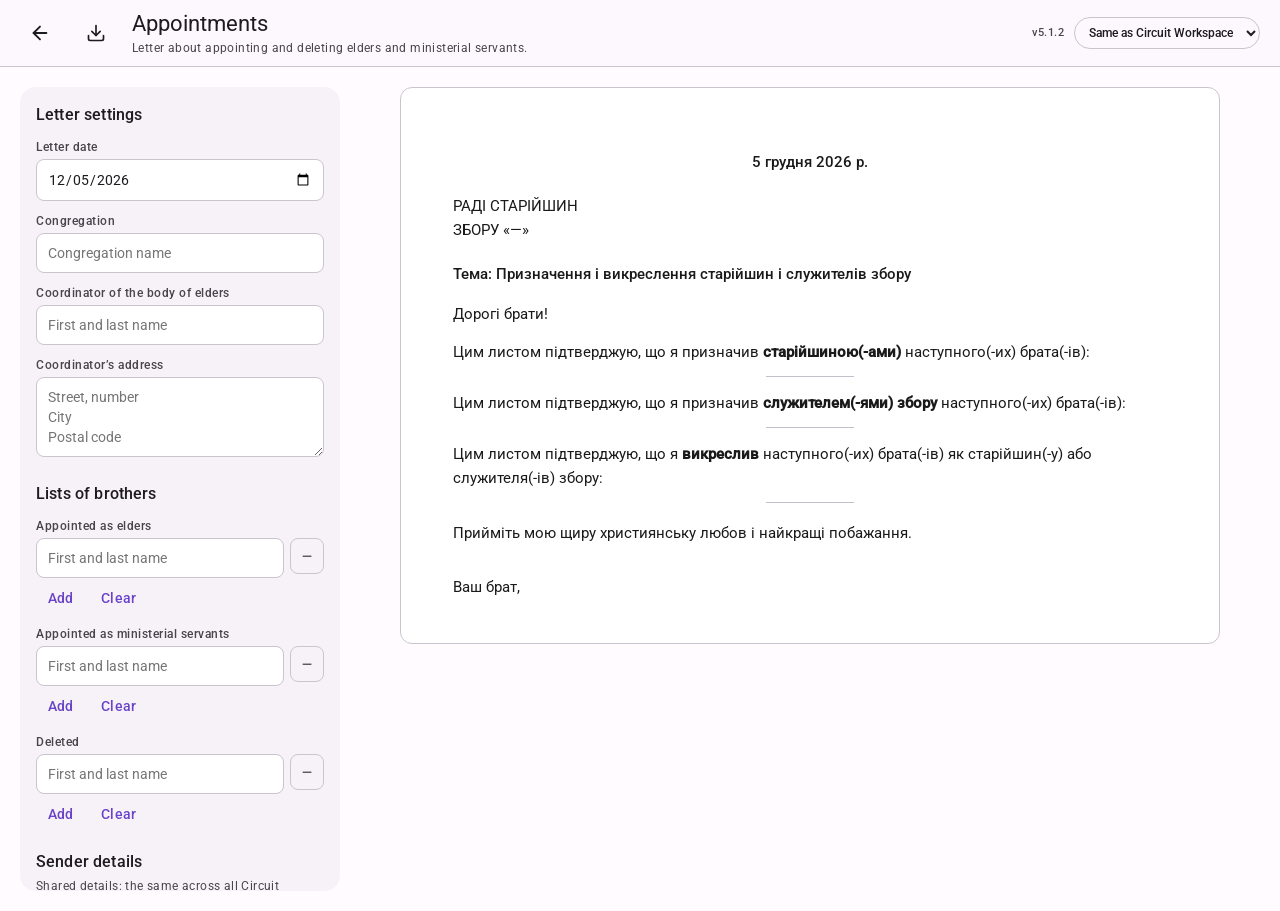
==== commit f20c8bd8: "Add files via upload" ====
--- a/appointments/index.html
+++ b/appointments/index.html
@@ -1,5 +1,5 @@
 <!DOCTYPE html>
-<html lang="ru" data-theme="light">
+<html lang="ru">
 <head>
 <meta charset="utf-8">
 <title data-i18n="module.appointments.title">Назначения</title>
@@ -9,6 +9,8 @@
 <link rel="icon" type="image/png" sizes="32x32" href="icons/favicon-32.png">
 <link rel="icon" type="image/png" sizes="192x192" href="icons/icon-192.png">
 <link rel="apple-touch-icon" href="icons/icon-192.png">
+<script src="../shared/theme.js"></script>
+<script>CWTheme.init({ default: 'auto' });</script>
 <link rel="stylesheet" href="../shared/style.css">
 <link rel="stylesheet" href="css/styles.css">
 
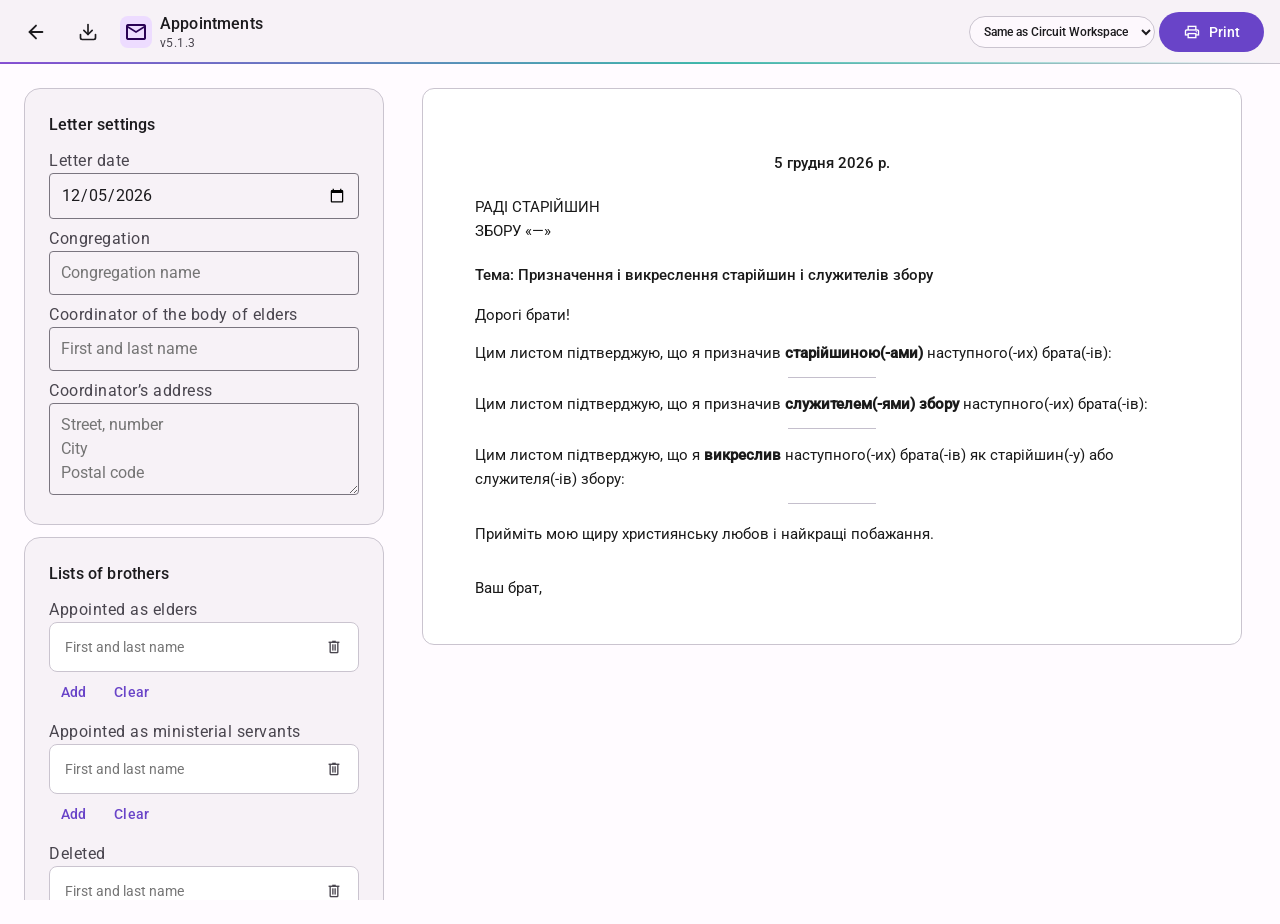
==== commit 82dd1d45: "Add files via upload" ====
--- a/appointments/index.html
+++ b/appointments/index.html
@@ -1,5 +1,5 @@
 <!DOCTYPE html>
-<html lang="ru">
+<html lang="ru" data-module="appointments">
 <head>
 <meta charset="utf-8">
 <title data-i18n="module.appointments.title">Назначения</title>
@@ -26,55 +26,70 @@
 </head>
 <body>
 
-<header class="topbar">
+<header class="topbar md-topbar-v2">
   <!-- .topbar .topbar-title-row — ведущий слот, в который shared/nav.js
        ставит кнопку возврата в хаб. Имена классов заданы именно так,
        чтобы не задавать window.CW_HOME_SLOT вручную. -->
-  <div class="topbar-title-row">
-    <div class="topbar-title-block">
-      <h1 class="md-title-large" data-i18n="module.appointments.title">Назначения</h1>
-      <p class="md-body-small subtitle" data-i18n="module.appointments.desc">Письмо о назначении и вычёркивании старейшин и служителей собрания.</p>
+  <div class="topbar-title-row md-topbar-v2__lead">
+    <span class="md-topbar-v2__mark" aria-hidden="true"><span class="md-icon">&#xe158;</span></span>
+    <div class="topbar-title-block md-topbar-v2__titles">
+      <h1 class="md-topbar-v2__title" data-i18n="module.appointments.title">Назначения</h1>
+      <p class="md-topbar-v2__sub">
+        <span class="module-version" id="moduleVersion"></span>
+        <span class="md-savestatus" id="saveStatus"></span>
+      </p>
     </div>
   </div>
-  <div class="actions">
-    <span class="md-label-small module-version" id="moduleVersion"></span>
+  <span class="md-topbar-v2__spacer"></span>
+  <div class="actions md-topbar-v2__actions">
     <label class="sr-only" for="uiLanguage" data-i18n="hub.language_label">Язык интерфейса</label>
     <select id="uiLanguage" class="lang-select"></select>
+    <button type="button" class="md-btn md-btn-filled md-state-layer" id="printBtn">
+      <span class="md-icon md-icon-sm" aria-hidden="true">&#xe8ad;</span>
+      <span class="print-label" data-i18n="common.print">Печать</span>
+    </button>
   </div>
 </header>
 
 <div class="app">
 
-  <aside class="md-card panel" aria-labelledby="panelHeading">
-    <h2 class="md-title-medium" id="panelHeading" data-i18n="ap.panel.heading">Настройки письма</h2>
-
-    <div class="field">
+  <aside class="panel" aria-labelledby="panelHeading">
+    <section class="md-formsection" aria-labelledby="panelHeading">
+      <div class="md-formsection__head">
+        <h2 class="md-formsection__title" id="panelHeading" data-i18n="ap.panel.heading">Настройки письма</h2>
+      </div>
+
+    <div class="field md-field">
       <label class="md-label-medium" for="letterDate" data-i18n="ap.field.date">Дата письма</label>
       <input id="letterDate" type="date">
     </div>
 
-    <div class="field">
+    <div class="field md-field">
       <label class="md-label-medium" for="congName" data-i18n="ap.field.congregation">Собрание</label>
       <input id="congName" type="text" list="congList" data-i18n-placeholder="ap.placeholder.congregation" placeholder="Название собрания">
       <!-- Список подсказок берётся из справочника Конгрессов (только чтение). -->
       <datalist id="congList"></datalist>
     </div>
 
-    <div class="field">
+    <div class="field md-field">
       <label class="md-label-medium" for="coordinator" data-i18n="ap.field.coordinator">Координатор совета старейшин</label>
       <input id="coordinator" type="text" data-i18n-placeholder="ap.placeholder.coordinator" placeholder="Имя и фамилия">
     </div>
 
-    <div class="field">
+    <div class="field md-field">
       <label class="md-label-medium" for="coordinatorAddress" data-i18n="ap.field.coordinator_address">Адрес координатора</label>
       <textarea id="coordinatorAddress" rows="3" data-i18n-placeholder="ap.placeholder.address" placeholder="Улица, дом
 Город
 Индекс"></textarea>
     </div>
-
-    <h2 class="md-title-medium section-heading" data-i18n="ap.lists.heading">Списки братьев</h2>
-
-    <div class="field">
+    </section>
+
+    <section class="md-formsection" aria-labelledby="listsHeading">
+      <div class="md-formsection__head">
+        <h2 class="md-formsection__title" id="listsHeading" data-i18n="ap.lists.heading">Списки братьев</h2>
+      </div>
+
+    <div class="field md-field list-field">
       <label class="md-label-medium" data-i18n="ap.list.elders">Назначены старейшинами</label>
       <div class="list-editor" id="listElders" data-list="elders"></div>
       <div class="list-actions">
@@ -83,7 +98,7 @@
       </div>
     </div>
 
-    <div class="field">
+    <div class="field md-field list-field">
       <label class="md-label-medium" data-i18n="ap.list.servants">Назначены служителями собрания</label>
       <div class="list-editor" id="listServants" data-list="servants"></div>
       <div class="list-actions">
@@ -92,7 +107,7 @@
       </div>
     </div>
 
-    <div class="field">
+    <div class="field md-field list-field">
       <label class="md-label-medium" data-i18n="ap.list.removed">Вычеркнуты</label>
       <div class="list-editor" id="listRemoved" data-list="removed"></div>
       <div class="list-actions">
@@ -100,51 +115,51 @@
         <button type="button" class="md-btn md-btn-text" data-clear="removed" data-i18n="ap.btn.clear">Очистить</button>
       </div>
     </div>
-
-    <h2 class="md-title-medium section-heading" data-i18n="ap.sender.heading">Данные отправителя</h2>
-
-    <p class="md-body-small hint" data-i18n="ap.sender.shared_hint">Общие данные: те же во всех модулях Circuit Workspace.</p>
+    </section>
+
+    <section class="md-formsection" aria-labelledby="senderHeading">
+      <div class="md-formsection__head">
+        <h2 class="md-formsection__title" id="senderHeading" data-i18n="ap.sender.heading">Данные отправителя</h2>
+        <p class="md-formsection__hint" data-i18n="ap.sender.shared_hint">Общие данные: те же во всех модулях Circuit Workspace.</p>
+      </div>
 
     <div id="senderFields">
-      <div class="field">
+      <div class="field md-field">
         <label class="md-label-medium" for="senderName" data-i18n="ap.sender.name">Имя и фамилия</label>
         <input id="senderName" type="text">
       </div>
-      <div class="field">
+      <div class="field md-field">
         <label class="md-label-medium" for="senderCode" data-i18n="ap.sender.code">Код района</label>
         <input id="senderCode" type="text">
       </div>
-      <div class="field">
+      <div class="field md-field">
         <label class="md-label-medium" for="senderAddress" data-i18n="ap.sender.address">Адрес</label>
         <textarea id="senderAddress" rows="2"></textarea>
       </div>
-      <div class="field">
+      <div class="field md-field">
         <label class="md-label-medium" for="senderPhone1" data-i18n="ap.sender.phone1">Телефон</label>
         <input id="senderPhone1" type="text">
       </div>
-      <div class="field">
+      <div class="field md-field">
         <label class="md-label-medium" for="senderPhone2" data-i18n="ap.sender.phone2">Второй телефон</label>
         <input id="senderPhone2" type="text">
       </div>
-      <div class="field">
+      <div class="field md-field">
         <label class="md-label-medium" for="senderEmail" data-i18n="ap.sender.email">Эл. почта</label>
         <input id="senderEmail" type="text">
       </div>
     </div>
 
-    <div class="field doc-lang">
+    <div class="field md-field md-field-select doc-lang">
       <label class="md-label-medium" for="docLanguage" data-i18n="ap.doc.language">Язык письма</label>
       <select id="docLanguage"></select>
       <p class="md-body-small hint" data-i18n="ap.doc.language_hint">Язык печатного письма. От языка интерфейса не зависит.</p>
     </div>
-
-    <button type="button" class="md-btn md-btn-filled md-btn-full print-btn" id="printBtn" data-i18n="common.print">Печать</button>
-    <p class="md-body-small save-status" id="saveStatus"></p>
+    </section>
   </aside>
 
   <main class="preview">
-    <!-- Язык письма — свойство документа, а не интерфейса: письмо всегда
-         украинское, даже когда интерфейс переключён на другой язык.
+    <!-- Язык письма — свойство документа, а не интерфейса.
          См. AGENTS.md → «Локализация». -->
     <article class="letter" id="letter" aria-label="Letter">
       <div class="letter-sender" id="outSender"></div>
--- a/shared/style.css
+++ b/shared/style.css
@@ -650,3 +650,684 @@
 .md-gap-sm { gap: 8px; }
 .md-gap-md { gap: 16px; }
 .md-grid-tiles { display: grid; grid-template-columns: repeat(auto-fit, minmax(180px, 1fr)); gap: 16px; }
+
+/* ═══ 4. НЕДОСТАЮЩИЕ ТОКЕНЫ ═════════════════════════════════════════════ */
+
+:root {
+  /* --- 4.1 Шкала отступов -------------------------------------------------
+     Сейчас в модулях: 4,6,7,8,10,12,14,16,18,20,22,24,26 px вперемешку.
+     Шаг MD3 — 4px. Шесть ступеней закрывают все реальные случаи. */
+  --cw-space-1: 4px;
+  --cw-space-2: 8px;
+  --cw-space-3: 12px;
+  --cw-space-4: 16px;
+  --cw-space-5: 24px;
+  --cw-space-6: 32px;
+  --cw-space-7: 48px;
+  --cw-space-8: 64px;
+
+  /* --- 4.2 Геометрия оболочки ---------------------------------------------
+     Клиндарий уже меряет --topbar-h из живого DOM (ensureCalendarViewStyles).
+     Общий токен даёт ему постоянное значение и убирает необходимость мерить. */
+  --cw-topbar-h: 64px;
+  --cw-sidebar-w: 264px;
+  --cw-rail-w: 80px;
+  --cw-content-max: 1280px;
+  --cw-reading-max: 76ch;
+
+  /* --- 4.3 Плотность ------------------------------------------------------
+     Один переключатель на модуль: comfortable (по умолчанию) / compact.
+     Нужен Конгрессам (таблица программы) и Школе (списки студентов). */
+  --cw-row-h: 48px;
+  --cw-cell-pad-y: 12px;
+  --cw-cell-pad-x: 16px;
+  --cw-control-h: 40px;
+
+  /* --- 4.4 Слои (z-index) -------------------------------------------------
+     Сейчас: 10 (топбар Конгрессов), 10 (.md-topbar), 20 (.md-fab),
+     2000 (.cw-home-fab) — вразнобой и без общей карты. */
+  --cw-z-base: 0;
+  --cw-z-sticky: 10;
+  --cw-z-topbar: 20;
+  --cw-z-drawer: 30;
+  --cw-z-fab: 40;
+  --cw-z-modal: 50;
+  --cw-z-toast: 60;
+
+  /* --- 4.5 Фокус ----------------------------------------------------------
+     Сейчас три разных: outline 2px currentColor (.cw-home-btn),
+     3px --cw-lavender (хаб), 2px --md-primary (Конгрессы). */
+  --cw-focus-w: 3px;
+  --cw-focus-color: var(--md-primary);
+  --cw-focus-offset: 2px;
+
+  /* --- 4.6 Акцент модуля --------------------------------------------------
+     Дефолт = фирменный фиолет хаба. Перекрывается по [data-module]. */
+  --cw-module: var(--md-primary);
+  --cw-module-container: var(--md-primary-container);
+  --cw-module-on-container: var(--md-on-primary-container);
+  --cw-module-edge: var(--cw-teal);
+}
+
+/* --- 4.7 Палитра модулей ---------------------------------------------------
+   Значения НЕ выдуманы: это средний и краевой стопы градиента bgGrad
+   из shared/brand/<module>-icon-source.svg. Плитка хаба, иконка модуля
+   и шапка модуля начинают говорить одним цветом.
+
+   Тёмная тема — светлый тон акцента (контраст к тёмной поверхности),
+   светлая тема — насыщенный тон (контраст к белой). */
+
+[data-module="congress-project"] {          /* bgGrad 45% #2f4bb0 → 100% #1a6a9e */
+  --cw-module: #adc6ff;
+  --cw-module-container: #234695;
+  --cw-module-on-container: #d8e2ff;
+  --cw-module-edge: #7fd0f5;
+}
+[data-module="circuit-planner"] {           /* bgGrad 45% #4a3ab5 → 100% #12706f */
+  --cw-module: #c0c1ff;
+  --cw-module-container: #3f3d9c;
+  --cw-module-on-container: #e2dfff;
+  --cw-module-edge: #4be0d0;
+}
+[data-module="pioneer-school"] {            /* bgGrad 45% #6a45c9 → 100% #9c3f9e */
+  --cw-module: #cebdff;
+  --cw-module-container: #5127af;
+  --cw-module-on-container: #e8ddff;
+  --cw-module-edge: #ffa9f0;
+}
+[data-module="appointments"] {              /* bgGrad 45% #7b3fd0 → 100% #2fb3a5 */
+  --cw-module: #d5bbff;
+  --cw-module-container: #5b2ba6;
+  --cw-module-on-container: #eddcff;
+  --cw-module-edge: #4be0d0;
+}
+
+[data-theme="light"][data-module="congress-project"],
+[data-theme="light"] [data-module="congress-project"] {
+  --cw-module: #2f4bb0; --cw-module-container: #d8e2ff;
+  --cw-module-on-container: #00174b; --cw-module-edge: #1a6a9e;
+}
+[data-theme="light"][data-module="circuit-planner"],
+[data-theme="light"] [data-module="circuit-planner"] {
+  --cw-module: #4a3ab5; --cw-module-container: #e2dfff;
+  --cw-module-on-container: #150070; --cw-module-edge: #12706f;
+}
+[data-theme="light"][data-module="pioneer-school"],
+[data-theme="light"] [data-module="pioneer-school"] {
+  --cw-module: #6a45c9; --cw-module-container: #e8ddff;
+  --cw-module-on-container: #21005d; --cw-module-edge: #9c3f9e;
+}
+[data-theme="light"][data-module="appointments"],
+[data-theme="light"] [data-module="appointments"] {
+  --cw-module: #7b3fd0; --cw-module-container: #eddcff;
+  --cw-module-on-container: #290055; --cw-module-edge: #2fb3a5;
+}
+
+/* --- 4.8 Компактный режим ------------------------------------------------- */
+[data-density="compact"] {
+  --cw-row-h: 36px;
+  --cw-cell-pad-y: 6px;
+  --cw-cell-pad-x: 10px;
+  --cw-control-h: 32px;
+}
+
+/* --- 4.9 Единый фокус ----------------------------------------------------- */
+:where(a, button, input, select, textarea, [tabindex]):focus-visible {
+  outline: var(--cw-focus-w) solid var(--cw-focus-color);
+  outline-offset: var(--cw-focus-offset);
+}
+
+
+/* ═══ 5. КОМПОНЕНТЫ ОБОЛОЧКИ ════════════════════════════════════════════ */
+
+/* --- 5.1 AppShell ---------------------------------------------------------
+   Одна сетка на все модули. Сейчас их четыре разных:
+     Конгрессы   — header + grid(290px, 1fr)
+     Клиндарий   — aside + main>header
+     Школа       — div.app-shell > aside + main > section.route > header
+     Назначения  — header + div.app
+   Здесь: шапка всегда сверху и на всю ширину, навигация под ней.
+   Так кнопка возврата в хаб живёт в одном месте во всех модулях. */
+.md-shell {
+  min-height: 100vh;
+  display: grid;
+  grid-template-rows: auto 1fr;
+  background: var(--md-surface-container);
+  color: var(--md-on-surface);
+  font-family: var(--md-font-family);
+}
+.md-shell__body {
+  display: grid;
+  grid-template-columns: var(--cw-sidebar-w) minmax(0, 1fr);
+  min-height: 0;
+}
+.md-shell__body--rail { grid-template-columns: var(--cw-rail-w) minmax(0, 1fr); }
+.md-shell__body--full { grid-template-columns: minmax(0, 1fr); }
+
+@media (max-width: 900px) {
+  .md-shell__body { grid-template-columns: minmax(0, 1fr); }
+}
+
+/* --- 5.2 ModuleTopbar -----------------------------------------------------
+   Слоты слева направо: [возврат] [иконка+название+версия] … [действия] [язык] [тема]
+   Дорожка снизу — единственный след «платы» внутри модуля: тонкий градиент
+   от акцента модуля, визуальный след того, от какой плитки хаба пришёл. */
+.md-topbar-v2 {
+  position: sticky;
+  top: 0;
+  z-index: var(--cw-z-topbar);
+  display: flex;
+  align-items: center;
+  gap: var(--cw-space-3);
+  height: var(--cw-topbar-h);
+  padding: 0 var(--cw-space-4);
+  background: var(--md-surface-container-low);
+  border-bottom: 1px solid var(--md-outline-variant);
+}
+.md-topbar-v2::after {
+  content: "";
+  position: absolute;
+  left: 0; right: 0; bottom: -1px;
+  height: 2px;
+  background: linear-gradient(90deg,
+    var(--cw-module) 0%,
+    var(--cw-module-edge) 55%,
+    transparent 100%);
+  opacity: 0.9;
+}
+.md-topbar-v2__lead { display: flex; align-items: center; gap: var(--cw-space-2); min-width: 0; }
+.md-topbar-v2__mark {
+  width: 32px; height: 32px; flex: 0 0 auto;
+  border-radius: var(--md-radius-sm);
+  display: grid; place-items: center;
+  background: var(--cw-module-container);
+  color: var(--cw-module-on-container);
+}
+.md-topbar-v2__titles { min-width: 0; }
+.md-topbar-v2__title {
+  font: 500 16px/22px var(--md-font-family); letter-spacing: 0.15px;
+  margin: 0; white-space: nowrap; overflow: hidden; text-overflow: ellipsis;
+}
+.md-topbar-v2__sub {
+  font: 400 12px/16px var(--md-font-family); letter-spacing: 0.4px;
+  color: var(--md-on-surface-variant); margin: 0;
+  display: flex; align-items: center; gap: var(--cw-space-2);
+}
+.md-topbar-v2__spacer { flex: 1 1 auto; }
+.md-topbar-v2__actions { display: flex; align-items: center; gap: var(--cw-space-1); flex: 0 0 auto; }
+
+@media (max-width: 600px) {
+  .md-topbar-v2 { padding: 0 var(--cw-space-2); gap: var(--cw-space-2); }
+  .md-topbar-v2__sub { display: none; }
+}
+@media print {
+  .md-topbar-v2 { display: none !important; }
+}
+
+/* --- 5.3 SideNav ---------------------------------------------------------- */
+.md-sidenav {
+  background: var(--md-surface-container-low);
+  border-right: 1px solid var(--md-outline-variant);
+  padding: var(--cw-space-3) var(--cw-space-2);
+  overflow: auto;
+  position: sticky;
+  top: var(--cw-topbar-h);
+  height: calc(100vh - var(--cw-topbar-h));
+}
+.md-sidenav__group {
+  font: 500 11px/16px var(--md-font-family); letter-spacing: 0.5px;
+  text-transform: uppercase;
+  color: var(--md-on-surface-variant);
+  padding: var(--cw-space-4) var(--cw-space-4) var(--cw-space-2);
+}
+.md-sidenav__item {
+  display: flex; align-items: center; gap: var(--cw-space-3);
+  height: 48px; padding: 0 var(--cw-space-4);
+  border-radius: var(--md-radius-full);
+  border: 0; background: transparent; width: 100%;
+  color: var(--md-on-surface-variant);
+  font: 500 14px/20px var(--md-font-family); letter-spacing: 0.1px;
+  text-align: left; cursor: pointer; text-decoration: none;
+}
+.md-sidenav__item:hover { background: var(--md-surface-container-high); }
+.md-sidenav__item.active {
+  background: var(--cw-module-container);
+  color: var(--cw-module-on-container);
+}
+.md-sidenav__badge {
+  margin-left: auto;
+  font: 500 11px/16px var(--md-font-family); letter-spacing: 0.5px;
+  padding: 1px 8px; border-radius: var(--md-radius-full);
+  background: var(--md-surface-container-highest);
+  color: var(--md-on-surface-variant);
+}
+.md-sidenav__item.active .md-sidenav__badge { background: rgba(0,0,0,0.18); color: inherit; }
+
+@media (max-width: 900px) {
+  .md-sidenav { display: none; }
+}
+
+/* --- 5.4 PageContainer + PageHeader --------------------------------------- */
+.md-page {
+  padding: var(--cw-space-5) var(--cw-space-5) var(--cw-space-8);
+  max-width: var(--cw-content-max);
+  margin: 0 auto;
+  width: 100%;
+  min-width: 0;
+}
+.md-page--narrow { max-width: 880px; }
+.md-page__header {
+  display: flex; align-items: flex-start; justify-content: space-between;
+  gap: var(--cw-space-4); flex-wrap: wrap;
+  margin-bottom: var(--cw-space-4);
+}
+.md-page__title { font: 400 24px/32px var(--md-font-family); margin: 0; }
+.md-page__lede {
+  font: 400 14px/20px var(--md-font-family); letter-spacing: 0.25px;
+  color: var(--md-on-surface-variant); margin: var(--cw-space-1) 0 0;
+  max-width: var(--cw-reading-max);
+}
+@media (max-width: 600px) {
+  .md-page { padding: var(--cw-space-4) var(--cw-space-3) var(--cw-space-8); }
+}
+
+/* --- 5.5 Toolbar + FilterBar ----------------------------------------------
+   Toolbar — действия над содержимым. FilterBar — сужение содержимого.
+   Разделены намеренно: сейчас в Конгрессах они смешаны в .top-actions. */
+.md-toolbar {
+  display: flex; align-items: center; gap: var(--cw-space-2);
+  flex-wrap: wrap;
+  padding: var(--cw-space-3) 0;
+}
+.md-toolbar__spacer { flex: 1 1 auto; }
+.md-toolbar--sticky {
+  position: sticky; top: var(--cw-topbar-h); z-index: var(--cw-z-sticky);
+  background: var(--md-surface-container);
+  padding: var(--cw-space-3) 0;
+}
+.md-filterbar {
+  display: flex; align-items: center; gap: var(--cw-space-2);
+  flex-wrap: wrap;
+  padding: var(--cw-space-3);
+  background: var(--md-surface-container-low);
+  border: 1px solid var(--md-outline-variant);
+  border-radius: var(--md-radius-md);
+  margin-bottom: var(--cw-space-4);
+}
+.md-search {
+  display: flex; align-items: center; gap: var(--cw-space-2);
+  height: var(--cw-control-h); padding: 0 var(--cw-space-3);
+  border-radius: var(--md-radius-full);
+  background: var(--md-surface-container-high);
+  color: var(--md-on-surface-variant);
+  min-width: 200px; flex: 1 1 220px; max-width: 360px;
+}
+.md-search input {
+  border: 0; background: transparent; color: var(--md-on-surface);
+  font: 400 14px/20px var(--md-font-family); width: 100%; outline: none;
+}
+
+/* --- 5.6 DataTable --------------------------------------------------------
+   Дополняет .md-table: липкая шапка, плотность, числовые колонки,
+   выделенная строка, горизонтальная прокрутка с тенями-подсказками. */
+.md-table-wrap {
+  overflow-x: auto;
+  border: 1px solid var(--md-outline-variant);
+  border-radius: var(--md-radius-md);
+  background: var(--md-surface);
+}
+.md-table th, .md-table td {
+  padding: var(--cw-cell-pad-y) var(--cw-cell-pad-x);
+}
+.md-table--sticky th {
+  position: sticky; top: 0; z-index: 1;
+  background: var(--md-surface-container-low);
+}
+.md-table .num, .md-table .u-num {
+  text-align: right; font-variant-numeric: tabular-nums;
+}
+.md-table tr.is-selected td {
+  background: var(--md-surface-container-high);
+  box-shadow: inset 3px 0 0 var(--cw-module);
+}
+.md-table__rowactions { display: flex; gap: var(--cw-space-1); justify-content: flex-end; }
+
+/* Мобильный: таблица превращается в список карточек.
+   Разметку не меняем — заголовки берутся из data-label у <td>. */
+@media (max-width: 720px) {
+  .md-table--cards, .md-table--cards tbody, .md-table--cards tr, .md-table--cards td { display: block; width: 100%; }
+  .md-table--cards thead { display: none; }
+  .md-table--cards tr {
+    border: 1px solid var(--md-outline-variant);
+    border-radius: var(--md-radius-md);
+    margin-bottom: var(--cw-space-2);
+    padding: var(--cw-space-2);
+    background: var(--md-surface-container-low);
+  }
+  .md-table--cards td { border: 0; display: flex; justify-content: space-between; gap: var(--cw-space-3); padding: var(--cw-space-1) var(--cw-space-2); }
+  .md-table--cards td::before {
+    content: attr(data-label);
+    font: 500 12px/16px var(--md-font-family); letter-spacing: 0.5px;
+    color: var(--md-on-surface-variant);
+    flex: 0 0 40%;
+  }
+}
+
+/* --- 5.7 FormSection ------------------------------------------------------ */
+.md-formsection {
+  background: var(--md-surface-container-low);
+  border: 1px solid var(--md-outline-variant);
+  border-radius: var(--md-radius-lg);
+  padding: var(--cw-space-5);
+  margin-bottom: var(--cw-space-4);
+}
+.md-formsection__head { margin-bottom: var(--cw-space-4); }
+.md-formsection__title { font: 500 16px/24px var(--md-font-family); letter-spacing: 0.15px; margin: 0; }
+.md-formsection__hint {
+  font: 400 12px/16px var(--md-font-family); letter-spacing: 0.4px;
+  color: var(--md-on-surface-variant); margin: var(--cw-space-1) 0 0;
+}
+.md-formgrid { display: grid; grid-template-columns: repeat(2, minmax(0, 1fr)); gap: var(--cw-space-4); }
+.md-formgrid--3 { grid-template-columns: repeat(3, minmax(0, 1fr)); }
+.md-formgrid .span-2 { grid-column: 1 / -1; }
+@media (max-width: 720px) {
+  .md-formgrid, .md-formgrid--3 { grid-template-columns: minmax(0, 1fr); }
+  .md-formsection { padding: var(--cw-space-4); }
+}
+
+/* --- 5.8 EmptyState (расширяет .md-empty) --------------------------------- */
+.md-emptystate {
+  display: grid; place-items: center; text-align: center;
+  gap: var(--cw-space-3);
+  padding: var(--cw-space-8) var(--cw-space-5);
+  border: 1px dashed var(--md-outline-variant);
+  border-radius: var(--md-radius-lg);
+  background: var(--md-surface-container-low);
+}
+.md-emptystate__icon {
+  width: 56px; height: 56px; border-radius: var(--md-radius-lg);
+  display: grid; place-items: center;
+  background: var(--cw-module-container); color: var(--cw-module-on-container);
+}
+.md-emptystate__title { font: 500 16px/24px var(--md-font-family); margin: 0; }
+.md-emptystate__text {
+  font: 400 14px/20px var(--md-font-family); letter-spacing: 0.25px;
+  color: var(--md-on-surface-variant); margin: 0; max-width: 46ch;
+}
+
+/* --- 5.9 Loading: skeleton + progress ------------------------------------- */
+.md-skeleton {
+  background: linear-gradient(90deg,
+    var(--md-surface-container-high) 25%,
+    var(--md-surface-container-highest) 37%,
+    var(--md-surface-container-high) 63%);
+  background-size: 400% 100%;
+  animation: md-shimmer 1.4s ease infinite;
+  border-radius: var(--md-radius-xs);
+  height: 16px;
+}
+.md-skeleton--line { margin-bottom: var(--cw-space-2); }
+.md-skeleton--title { height: 24px; width: 40%; }
+.md-skeleton--row { height: var(--cw-row-h); border-radius: var(--md-radius-sm); margin-bottom: var(--cw-space-1); }
+@keyframes md-shimmer { 0% { background-position: 100% 50%; } 100% { background-position: 0 50%; } }
+
+.md-progress {
+  height: 4px; width: 100%; overflow: hidden;
+  background: var(--md-surface-container-highest);
+  border-radius: var(--md-radius-full);
+}
+.md-progress__bar {
+  height: 100%; width: 40%;
+  background: var(--cw-module);
+  border-radius: inherit;
+  animation: md-indeterminate 1.6s var(--md-ease-standard) infinite;
+}
+@keyframes md-indeterminate {
+  0%   { transform: translateX(-100%); }
+  100% { transform: translateX(300%); }
+}
+@media (prefers-reduced-motion: reduce) {
+  .md-skeleton, .md-progress__bar { animation: none; }
+}
+
+/* --- 5.10 Banner (встроенное предупреждение) ------------------------------
+   Отличается от снекбара: снекбар — временный и о действии,
+   баннер — постоянный и о состоянии данных. */
+.md-banner {
+  display: flex; align-items: flex-start; gap: var(--cw-space-3);
+  padding: var(--cw-space-3) var(--cw-space-4);
+  border-radius: var(--md-radius-md);
+  border: 1px solid var(--md-outline-variant);
+  background: var(--md-surface-container-low);
+  color: var(--md-on-surface);
+  font: 400 14px/20px var(--md-font-family); letter-spacing: 0.25px;
+  margin-bottom: var(--cw-space-4);
+}
+.md-banner__icon { flex: 0 0 auto; margin-top: 1px; }
+.md-banner__body { flex: 1 1 auto; min-width: 0; }
+.md-banner__title { font: 500 14px/20px var(--md-font-family); margin: 0 0 2px; }
+.md-banner__actions { display: flex; gap: var(--cw-space-2); flex: 0 0 auto; }
+.md-banner--error   { border-color: var(--status-critical);  background: var(--status-critical-bg);  color: var(--status-critical); }
+.md-banner--warn    { border-color: var(--status-important); background: var(--status-important-bg); color: var(--status-important); }
+.md-banner--success { border-color: var(--status-success);   background: var(--status-success-bg);   color: var(--status-success); }
+.md-banner--info    { border-color: var(--cw-module);        background: var(--cw-module-container); color: var(--cw-module-on-container); }
+
+/* --- 5.11 SaveStatus -------------------------------------------------------
+   Единый индикатор автосохранения. Сейчас свой в Конгрессах (.save-status)
+   и свой в Назначениях — с разной разметкой и разными цветами. */
+.md-savestatus {
+  display: inline-flex; align-items: center; gap: var(--cw-space-2);
+  font: 400 12px/16px var(--md-font-family); letter-spacing: 0.4px;
+  color: var(--md-on-surface-variant);
+  white-space: nowrap;
+}
+.md-savestatus::before {
+  content: ""; width: 7px; height: 7px; border-radius: 50%;
+  background: var(--status-success); flex: 0 0 auto;
+}
+.md-savestatus[data-state="saving"]::before { background: var(--status-important); }
+.md-savestatus[data-state="dirty"]::before   { background: var(--status-important); }
+.md-savestatus[data-state="error"]::before   { background: var(--status-critical); }
+
+/* --- 5.12 SegmentedControl ------------------------------------------------- */
+.md-segmented {
+  display: inline-flex;
+  border: 1px solid var(--md-outline);
+  border-radius: var(--md-radius-full);
+  overflow: hidden;
+  height: var(--cw-control-h);
+}
+.md-segmented button {
+  border: 0; background: transparent;
+  color: var(--md-on-surface-variant);
+  font: 500 14px/20px var(--md-font-family); letter-spacing: 0.1px;
+  padding: 0 var(--cw-space-4); cursor: pointer;
+  display: inline-flex; align-items: center; gap: var(--cw-space-2);
+}
+.md-segmented button + button { border-left: 1px solid var(--md-outline); }
+.md-segmented button.active {
+  background: var(--md-secondary-container);
+  color: var(--md-on-secondary-container);
+}
+
+/* --- 5.13 Stepper (визард анкеты Школы) ----------------------------------- */
+.md-stepper { display: flex; align-items: center; gap: var(--cw-space-2); flex-wrap: wrap; margin-bottom: var(--cw-space-5); }
+.md-stepper__step { display: inline-flex; align-items: center; gap: var(--cw-space-2); }
+.md-stepper__dot {
+  width: 28px; height: 28px; border-radius: 50%;
+  display: grid; place-items: center;
+  background: var(--md-surface-container-high);
+  color: var(--md-on-surface-variant);
+  font: 500 12px/16px var(--md-font-family);
+  flex: 0 0 auto;
+}
+.md-stepper__step.done .md-stepper__dot   { background: var(--status-success-bg); color: var(--status-success); }
+.md-stepper__step.active .md-stepper__dot { background: var(--cw-module); color: var(--md-on-primary); }
+.md-stepper__label { font: 500 12px/16px var(--md-font-family); letter-spacing: 0.5px; color: var(--md-on-surface-variant); }
+.md-stepper__step.active .md-stepper__label { color: var(--md-on-surface); }
+.md-stepper__line { width: 24px; height: 1px; background: var(--md-outline-variant); }
+@media (max-width: 600px) {
+  .md-stepper__label { display: none; }
+  .md-stepper__line { width: 12px; }
+}
+
+/* --- 5.14 ResponsivePanel (боковая панель → шторка на мобильном) ---------- */
+.md-sheet {
+  background: var(--md-surface-container-low);
+  border: 1px solid var(--md-outline-variant);
+  border-radius: var(--md-radius-lg);
+  padding: var(--cw-space-4);
+}
+@media (max-width: 900px) {
+  .md-sheet--drawer {
+    position: fixed; inset: auto 0 0 0;
+    z-index: var(--cw-z-drawer);
+    max-height: 82vh; overflow: auto;
+    border-radius: var(--md-radius-xl) var(--md-radius-xl) 0 0;
+    box-shadow: var(--md-elevation-3);
+    transform: translateY(100%);
+    transition: transform var(--md-dur-medium) var(--md-ease-standard);
+  }
+  .md-sheet--drawer.open { transform: translateY(0); }
+  .md-sheet__grabber {
+    width: 32px; height: 4px; border-radius: var(--md-radius-full);
+    background: var(--md-outline-variant);
+    margin: 0 auto var(--cw-space-3);
+  }
+}
+
+/* --- 5.15 Нижняя навигация модуля ------------------------------------------
+   Дополняет .md-nav-bottom: показывать только на узких экранах,
+   и только там, где у модуля больше трёх разделов. */
+.md-bottomnav {
+  display: none;
+  position: sticky; bottom: 0; z-index: var(--cw-z-sticky);
+  background: var(--md-surface-container);
+  border-top: 1px solid var(--md-outline-variant);
+  padding: var(--cw-space-2) var(--cw-space-1);
+  justify-content: space-around;
+}
+.md-bottomnav__item {
+  display: flex; flex-direction: column; align-items: center; gap: 2px;
+  border: 0; background: transparent; padding: var(--cw-space-1) var(--cw-space-2);
+  color: var(--md-on-surface-variant); cursor: pointer;
+  font: 500 11px/16px var(--md-font-family); letter-spacing: 0.5px;
+  text-decoration: none;
+}
+.md-bottomnav__ind {
+  width: 56px; height: 28px; border-radius: var(--md-radius-full);
+  display: grid; place-items: center;
+}
+.md-bottomnav__item.active .md-bottomnav__ind {
+  background: var(--cw-module-container); color: var(--cw-module-on-container);
+}
+.md-bottomnav__item.active { color: var(--md-on-surface); }
+@media (max-width: 900px) {
+  .md-bottomnav { display: flex; }
+}
+@media print {
+  .md-bottomnav { display: none !important; }
+}
+
+/* --- 5.16 Утилиты ---------------------------------------------------------- */
+.u-stack   { display: grid; gap: var(--cw-space-4); }
+.u-stack-2 { display: grid; gap: var(--cw-space-2); }
+.u-row     { display: flex; align-items: center; gap: var(--cw-space-2); flex-wrap: wrap; }
+.u-spacer  { flex: 1 1 auto; }
+.u-muted   { color: var(--md-on-surface-variant); }
+.u-truncate { overflow: hidden; text-overflow: ellipsis; white-space: nowrap; }
+.u-print-only { display: none; }
+@media print {
+  .u-print-only { display: block; }
+  .u-no-print { display: none !important; }
+}
+
+
+/* ═══ 6. НЕДОСТАЮЩИЕ ЭЛЕМЕНТЫ УПРАВЛЕНИЯ ════════════════════════════════ */
+
+/* --- 6.1 Недоступное состояние --------------------------------------------
+   Сейчас не определено нигде: disabled-кнопка выглядит как обычная.
+   MD3: 38% непрозрачности содержимого, 12% — подложки. */
+.md-btn:disabled, .md-icon-btn:disabled, .md-chip:disabled,
+.md-btn[aria-disabled="true"] {
+  opacity: 0.38;
+  cursor: not-allowed;
+  pointer-events: none;
+}
+.md-btn-filled:disabled, .md-btn-tonal:disabled {
+  background: var(--md-on-surface);
+  color: var(--md-surface);
+  opacity: 0.12;
+}
+.md-field input:disabled, .md-field select:disabled, .md-field textarea:disabled {
+  opacity: 0.38;
+  cursor: not-allowed;
+  background: var(--md-surface-container-low);
+}
+
+/* --- 6.2 Переключатель (Switch) -------------------------------------------
+   Нужен Клиндарию (флаги S-302 / письмо), Школе (условные поля анкеты),
+   Назначениям (плотный режим). Сейчас каждый рисует свой. */
+.md-switch { display: inline-flex; align-items: center; gap: var(--cw-space-3); cursor: pointer; }
+.md-switch input { position: absolute; opacity: 0; width: 0; height: 0; }
+.md-switch__track {
+  width: 52px; height: 32px; flex: 0 0 auto;
+  border-radius: var(--md-radius-full);
+  background: var(--md-surface-container-highest);
+  border: 2px solid var(--md-outline);
+  position: relative;
+  transition: background var(--md-dur-short) var(--md-ease-standard),
+              border-color var(--md-dur-short) var(--md-ease-standard);
+}
+.md-switch__thumb {
+  position: absolute; top: 50%; left: 6px;
+  width: 16px; height: 16px; border-radius: 50%;
+  background: var(--md-outline);
+  transform: translateY(-50%);
+  transition: all var(--md-dur-short) var(--md-ease-standard);
+}
+.md-switch input:checked + .md-switch__track {
+  background: var(--cw-module);
+  border-color: var(--cw-module);
+}
+.md-switch input:checked + .md-switch__track .md-switch__thumb {
+  left: 26px; width: 24px; height: 24px;
+  background: var(--md-on-primary);
+}
+.md-switch input:focus-visible + .md-switch__track {
+  outline: var(--cw-focus-w) solid var(--cw-focus-color);
+  outline-offset: var(--cw-focus-offset);
+}
+.md-switch input:disabled + .md-switch__track { opacity: 0.38; }
+.md-switch__label { font: 400 14px/20px var(--md-font-family); letter-spacing: 0.25px; }
+
+/* --- 6.3 Чекбокс и радио ---------------------------------------------------
+   Нативные, но перекрашенные под палитру. Полная перерисовка не нужна:
+   accent-color поддерживается везде, где работает PWA. */
+.md-check, .md-radio {
+  display: inline-flex; align-items: center; gap: var(--cw-space-3);
+  font: 400 14px/20px var(--md-font-family); letter-spacing: 0.25px;
+  cursor: pointer; min-height: 40px;
+}
+.md-check input, .md-radio input {
+  width: 18px; height: 18px; flex: 0 0 auto;
+  accent-color: var(--cw-module);
+  cursor: pointer;
+}
+.md-check input:disabled, .md-radio input:disabled { cursor: not-allowed; opacity: 0.38; }
+
+/* --- 6.4 Кнопка с индикатором загрузки ------------------------------------ */
+.md-btn[data-loading="true"] { pointer-events: none; position: relative; color: transparent; }
+.md-btn[data-loading="true"]::after {
+  content: ""; position: absolute; width: 16px; height: 16px;
+  border: 2px solid currentColor; border-top-color: transparent;
+  border-radius: 50%;
+  animation: md-spin 0.7s linear infinite;
+  color: var(--md-on-primary);
+}
+.md-btn-outlined[data-loading="true"]::after,
+.md-btn-text[data-loading="true"]::after { color: var(--md-primary); }
+@keyframes md-spin { to { transform: rotate(360deg); } }
+@media (prefers-reduced-motion: reduce) {
+  .md-btn[data-loading="true"]::after { animation: none; }
+}
--- a/appointments/css/styles.css
+++ b/appointments/css/styles.css
@@ -17,24 +17,11 @@
   clip: rect(0 0 0 0); white-space: nowrap; border: 0;
 }
 
-/* --- Шапка ---------------------------------------------------------
-   Классы .topbar / .topbar-title-row / .topbar-title-block выбраны не
-   произвольно: ровно по ним shared/nav.js ищет ведущий слот и ставит
-   туда кнопку возврата в хаб. Переименование сломает навигацию. */
-.topbar {
-  position: sticky; top: 0; z-index: 20;
-  display: flex; align-items: center; justify-content: space-between; gap: 12px;
-  padding: 10px 20px;
-  background: var(--md-surface);
-  border-bottom: 1px solid var(--md-outline-variant);
-}
-.topbar-title-row { display: flex; align-items: center; gap: 12px; min-width: 0; flex: 1 1 auto; }
-.topbar-title-block { min-width: 0; }
-.topbar h1 { margin: 0; }
-.topbar .subtitle { margin: 2px 0 0; color: var(--md-on-surface-variant); }
-.topbar .actions { display: flex; align-items: center; gap: 10px; flex: 0 0 auto; }
-
-.module-version { color: var(--md-on-surface-variant); font-variant-numeric: tabular-nums; }
+/* Старые классы шапки временно сохранены рядом с md-topbar-v2: shared/nav.js
+   пока ищет по ним ведущий слот для кнопок хаба и резервной копии. */
+.module-version { font-variant-numeric: tabular-nums; }
+.module-version + .md-savestatus:not(:empty)::before { margin-left: var(--cw-space-1); }
+.md-savestatus:empty { display: none; }
 
 .lang-select {
   height: 32px; padding: 0 10px;
@@ -43,77 +30,94 @@
   font: 500 12px/16px var(--md-font-family); cursor: pointer;
 }
 
+@media (max-width: 600px) {
+  .md-topbar-v2__mark { display: none; }
+  .md-topbar-v2__actions .lang-select { width: 104px; min-width: 0; }
+  .md-topbar-v2__actions #printBtn { width: 40px; padding: 0; }
+  .md-topbar-v2__actions .print-label { position: absolute; width: 1px; height: 1px; overflow: hidden; clip: rect(0 0 0 0); }
+}
+
 /* --- Раскладка ----------------------------------------------------- */
 .app {
   display: grid;
-  grid-template-columns: 320px minmax(0, 1fr);
-  gap: 20px;
+  grid-template-columns: minmax(300px, 360px) minmax(0, 1fr);
+  gap: var(--cw-space-5);
   align-items: start;
-  padding: 20px;
-  max-width: 1280px;
+  padding: var(--cw-space-5);
+  max-width: 1360px;
   margin: 0 auto;
 }
-@media (max-width: 900px) { .app { grid-template-columns: 1fr; } .panel { position: static !important; } }
+@media (max-width: 900px) {
+  .app { grid-template-columns: 1fr; padding: var(--cw-space-3); }
+  .panel { position: static !important; max-height: none !important; overflow: visible !important; }
+}
 
 .panel {
-  position: sticky; top: 76px;
-  max-height: calc(100dvh - 96px);
+  position: sticky; top: calc(var(--cw-topbar-h) + var(--cw-space-3));
+  max-height: calc(100dvh - var(--cw-topbar-h) - var(--cw-space-5));
   overflow: auto;
-  padding: 16px;
+  display: flex;
+  flex-direction: column;
+  gap: var(--cw-space-3);
 }
-.panel h2 { margin: 0 0 4px; }
-.section-heading { margin-top: 20px !important; }
+.panel .md-formsection { margin-bottom: 0; }
 
-.field { margin: 12px 0; }
-.field > label { display: block; color: var(--md-on-surface-variant); margin-bottom: 4px; }
-.field input[type="text"], .field input[type="date"], .field textarea {
-  width: 100%; box-sizing: border-box;
+/* Пилот использует общие поля, сохраняя статические подписи и подсказки
+   существующей формы. Полная миграция на плавающие подписи не нужна для
+   визуального этапа и потребовала бы менять локализованные placeholder'ы. */
+.panel .md-field { height: auto; margin: 0 0 var(--cw-space-3); }
+.panel .md-field:last-child { margin-bottom: 0; }
+.panel .md-field > label {
+  position: static;
+  display: block;
+  margin-bottom: var(--cw-space-1);
+  padding: 0;
+  background: transparent;
+  color: var(--md-on-surface-variant);
+  pointer-events: auto;
+}
+.panel .md-field input,
+.panel .md-field textarea,
+.panel .md-field select {
+  width: 100%;
+  box-sizing: border-box;
+  height: auto;
+  min-height: 40px;
   padding: 9px 11px;
-  border: 1px solid var(--md-outline-variant); border-radius: var(--md-radius-sm);
-  background: var(--md-surface-container-lowest); color: var(--md-on-surface);
+}
+.panel .md-field textarea { min-height: 72px; resize: vertical; }
+
+.list-editor { display: flex; flex-direction: column; gap: 6px; }
+.list-row {
+  gap: var(--cw-space-1);
+  padding: var(--cw-space-1);
+  border: 1px solid var(--md-outline-variant);
+  background: var(--md-surface-container-lowest);
+  cursor: default;
+}
+.list-row input {
+  flex: 1 1 auto; min-width: 0; box-sizing: border-box;
+  min-height: 40px; padding: 8px 10px;
+  border: 0; border-radius: var(--md-radius-xs);
+  background: transparent; color: var(--md-on-surface);
   font: 400 14px/20px var(--md-font-family);
 }
-.field textarea { resize: vertical; }
-.field input:focus, .field textarea:focus {
-  outline: none; border-color: var(--md-primary);
-  box-shadow: 0 0 0 3px var(--md-primary-container);
-}
-
-.list-editor { display: flex; flex-direction: column; gap: 6px; }
-.list-row { display: flex; gap: 6px; }
-.list-row input {
-  flex: 1 1 auto; min-width: 0; box-sizing: border-box;
-  padding: 8px 10px;
-  border: 1px solid var(--md-outline-variant); border-radius: var(--md-radius-sm);
-  background: var(--md-surface-container-lowest); color: var(--md-on-surface);
-  font: 400 14px/20px var(--md-font-family);
-}
-.list-row input:focus { outline: none; border-color: var(--md-primary); }
-.list-row button {
-  flex: 0 0 auto; width: 34px; height: 36px;
-  border: 1px solid var(--md-outline-variant); border-radius: var(--md-radius-sm);
-  background: transparent; color: var(--md-on-surface-variant); cursor: pointer;
-  font-size: 18px; line-height: 1;
-}
-.list-row button:hover { background: var(--md-surface-container); }
+.list-row input:focus { outline: 2px solid var(--md-primary); outline-offset: -2px; }
+.list-row .md-icon-btn { flex: 0 0 auto; color: var(--md-on-surface-variant); }
 .list-actions { display: flex; gap: 4px; margin-top: 4px; }
 .list-actions .md-btn { height: 32px; }
+.list-field { margin-bottom: var(--cw-space-4) !important; }
+.list-field:last-child { margin-bottom: 0 !important; }
 
 .switch-row { display: flex; align-items: center; gap: 8px; margin: 8px 0 4px; cursor: pointer; }
 .hint { margin: 0 0 4px; color: var(--md-on-surface-variant); }
 #senderFields.locked { opacity: 0.55; pointer-events: none; }
 
-.doc-lang { margin-top: 20px; }
+.doc-lang { margin-top: var(--cw-space-4) !important; }
 .doc-lang select {
-  width: 100%; box-sizing: border-box; height: 38px; padding: 0 10px;
-  border: 1px solid var(--md-outline-variant); border-radius: var(--md-radius-sm);
-  background: var(--md-surface-container-lowest); color: var(--md-on-surface);
-  font: 400 14px/20px var(--md-font-family); cursor: pointer;
+  cursor: pointer;
 }
 .doc-lang .hint { margin-top: 6px; }
-
-.print-btn { margin-top: 18px; }
-.save-status { margin: 8px 0 0; text-align: center; color: var(--md-on-surface-variant); }
 
 /* --- Письмо ---------------------------------------------------------
    Отдельный масштаб: это документ, а не элемент интерфейса, поэтому
@@ -160,7 +164,7 @@
 @media print {
   @page { margin: 18mm; }
   body { background: #ffffff; }
-  .topbar, .panel, .cw-home-fab, .cw-home-btn { display: none !important; }
+  .md-topbar-v2, .panel, .cw-home-fab, .cw-home-btn { display: none !important; }
   .app { display: block; padding: 0; max-width: none; }
   .letter {
     max-width: none; margin: 0; padding: 0;
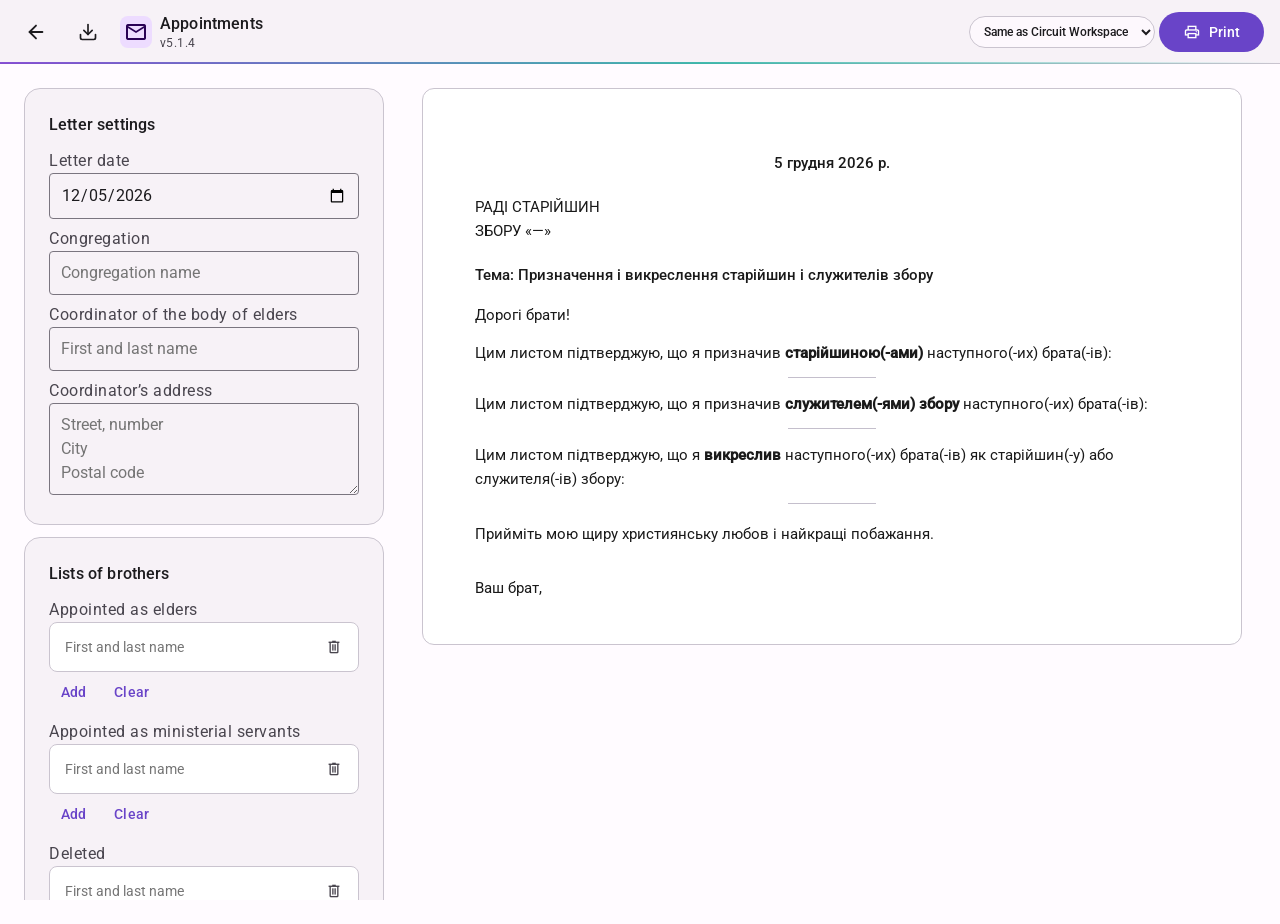
==== commit 9654878f: "Add files via upload" ====
--- a/appointments/index.html
+++ b/appointments/index.html
@@ -26,13 +26,11 @@
 </head>
 <body>
 
-<header class="topbar md-topbar-v2">
-  <!-- .topbar .topbar-title-row — ведущий слот, в который shared/nav.js
-       ставит кнопку возврата в хаб. Имена классов заданы именно так,
-       чтобы не задавать window.CW_HOME_SLOT вручную. -->
-  <div class="topbar-title-row md-topbar-v2__lead">
+<header class="md-topbar-v2">
+  <!-- Общий ведущий слот: shared/nav.js ставит сюда возврат в хаб и копию. -->
+  <div class="md-topbar-v2__lead">
     <span class="md-topbar-v2__mark" aria-hidden="true"><span class="md-icon">&#xe158;</span></span>
-    <div class="topbar-title-block md-topbar-v2__titles">
+    <div class="md-topbar-v2__titles">
       <h1 class="md-topbar-v2__title" data-i18n="module.appointments.title">Назначения</h1>
       <p class="md-topbar-v2__sub">
         <span class="module-version" id="moduleVersion"></span>
@@ -41,7 +39,7 @@
     </div>
   </div>
   <span class="md-topbar-v2__spacer"></span>
-  <div class="actions md-topbar-v2__actions">
+  <div class="md-topbar-v2__actions">
     <label class="sr-only" for="uiLanguage" data-i18n="hub.language_label">Язык интерфейса</label>
     <select id="uiLanguage" class="lang-select"></select>
     <button type="button" class="md-btn md-btn-filled md-state-layer" id="printBtn">
--- a/appointments/css/styles.css
+++ b/appointments/css/styles.css
@@ -17,8 +17,7 @@
   clip: rect(0 0 0 0); white-space: nowrap; border: 0;
 }
 
-/* Старые классы шапки временно сохранены рядом с md-topbar-v2: shared/nav.js
-   пока ищет по ним ведущий слот для кнопок хаба и резервной копии. */
+/* Версия и статус живут в общей шапке md-topbar-v2. */
 .module-version { font-variant-numeric: tabular-nums; }
 .module-version + .md-savestatus:not(:empty)::before { margin-left: var(--cw-space-1); }
 .md-savestatus:empty { display: none; }
